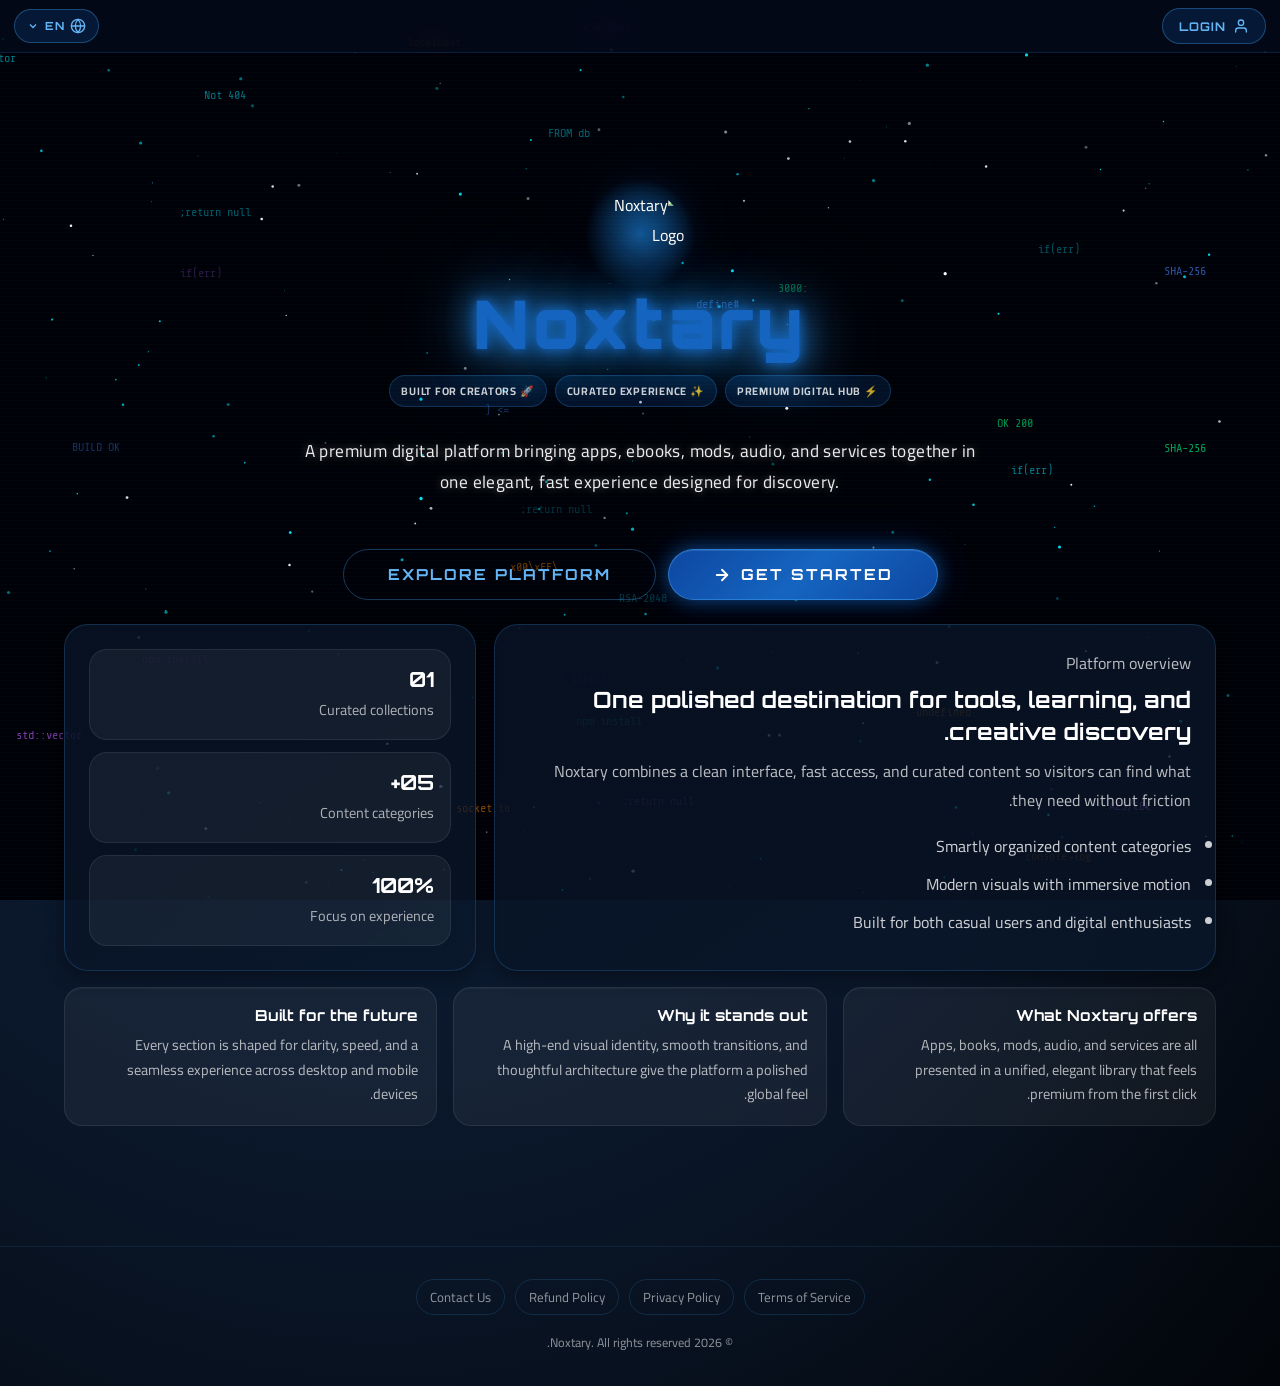
==== index.html @ 4fd008f9 "Add files via upload" ====
<!DOCTYPE html>
<html lang="en" dir="ltr">
<head>
    <meta charset="UTF-8">
    <meta name="viewport" content="width=device-width, initial-scale=1.0">
    <title>Noxtary - Home</title>
    <link rel="stylesheet" href="style.css">
    <link href="https://fonts.googleapis.com/css2?family=Orbitron:wght@700;900&family=Cairo:wght@400;600;700;800&display=swap" rel="stylesheet">

    <!-- Supabase JS & Welcome Gate Check -->
    <script src="https://cdn.jsdelivr.net/npm/@supabase/supabase-js@2"></script>
    <script>
    (function checkWelcomeGate() {
        const hasLoggedInBefore = localStorage.getItem('noxtary_has_logged_in') === 'true';

        if (!hasLoggedInBefore) {
            // Prevent content flash for new visitors
            document.documentElement.style.display = 'none';
            const SUPABASE_URL   = 'https://sbwfrigdhivipmmkzgag.supabase.co';
            const SUPABASE_ANON  = 'eyJhbGciOiJIUzI1NiIsInR5cCI6IkpXVCJ9.eyJpc3MiOiJzdXBhYmFzZSIsInJlZiI6InNid2ZyaWdkaGl2aXBtbWt6Z2FnIiwicm9sZSI6ImFub24iLCJpYXQiOjE3NzkyNzEzNzIsImV4cCI6MjA5NDg0NzM3Mn0.tKhZOKyOjBZkyh6lJ22A77xd2TPjns3vtNaM1W5pPO8';
            const client = window.supabase ? window.supabase.createClient(SUPABASE_URL, SUPABASE_ANON) : null;

            if (client) {
                client.auth.getSession().then(({ data: { session } }) => {
                    if (session && session.user) {
                        localStorage.setItem('noxtary_has_logged_in', 'true');
                        document.documentElement.style.display = '';
                    } else {
                        window.location.replace('/welcome.html');
                    }
                }).catch(() => {
                    window.location.replace('/welcome.html');
                });
            } else {
                window.location.replace('/welcome.html');
            }
        }
    })();
    </script>

    <style>
        /* ── Footer Styles ── */
        .site-footer {
            width: 100%;
            border-top: 1px solid rgba(66, 165, 245, 0.12);
            padding: 32px 24px;
            text-align: center;
            z-index: 1;
            position: relative;
            margin-top: 40px;
            box-sizing: border-box;
        }

        .footer-links {
            display: flex;
            justify-content: center;
            align-items: center;
            flex-wrap: wrap;
            gap: 8px 10px;
            margin-bottom: 16px;
        }

        .footer-links a {
            color: var(--text-muted, rgba(255, 255, 255, 0.55));
            text-decoration: none;
            font-size: 0.82rem;
            font-family: var(--font-body, 'Cairo', sans-serif);
            transition: color 0.25s ease, border-color 0.25s ease, background 0.25s ease;
            padding: 5px 13px;
            border-radius: 20px;
            border: 1px solid rgba(66,165,245,0.18);
            display: inline-block;
        }
        .footer-links a:hover {
            color: var(--blue-accent, #64b5f6);
            border-color: var(--blue-accent, #64b5f6);
            background: rgba(66,165,245,0.06);
        }
        body.theme-neo-light .footer-links a {
            color: #374151;
            border-color: rgba(0,0,0,0.12);
        }
        body.theme-neo-light .footer-links a:hover {
            color: #1d4ed8;
            border-color: #1d4ed8;
            background: rgba(37,99,235,0.05);
        }
        body.theme-neo-light .footer-copy {
            color: #6b7280;
        }

        .footer-copy {
            color: var(--text-muted, rgba(255, 255, 255, 0.55));
            font-size: 0.78rem;
            font-family: var(--font-body, 'Cairo', sans-serif);
        }
    </style>
</head>

<body class="home-page">

    <!-- ══ NAVBAR ══ -->
    <nav class="navbar">
        <div class="nav-left">
            <a href="/" class="back-home" title="Home">
                <svg width="22" height="22" viewBox="0 0 24 24" fill="none"
                     stroke="currentColor" stroke-width="2.5"
                     stroke-linecap="round" stroke-linejoin="round">
                    <path d="M19 12H5M12 19l-7-7 7-7"/>
                </svg>
            </a>
            <img src="https://i.ibb.co/Rpkk0N6g/1000105011.png" alt="Noxtary Logo" class="mini-logo">
        </div>

        <div class="search-container">
            <input type="text" id="searchInput" placeholder="Search apps, mods, books..." data-i18n-placeholder="search_placeholder">
            <svg class="search-icon" width="16" height="16" viewBox="0 0 24 24"
                 fill="none" stroke="currentColor" stroke-width="2.5">
                <circle cx="11" cy="11" r="8"/>
                <line x1="21" y1="21" x2="16.65" y2="16.65"/>
            </svg>
        </div>

        <div style="display: flex; gap: 10px; align-items: center;">
            <!-- AI Studio Link -->
            <a href="ai-studio.html"
               style="display:inline-flex;align-items:center;gap:6px;
                      background:rgba(21,101,192,0.22);color:var(--blue-accent);
                      border:1px solid rgba(66,165,245,0.4);padding:8px 14px;
                      border-radius:50px;font-family:var(--font-title,'Orbitron',sans-serif);
                      font-size:0.72rem;font-weight:700;letter-spacing:1px;
                      text-decoration:none;text-transform:uppercase;
                      white-space:nowrap;flex-shrink:0;transition:all 0.3s ease;">
                🧠 AI Studio
            </a>
            <!-- Theme Switcher (Instant Toggle) -->
            <div class="theme-wrapper">
                <button class="theme-btn-instant" id="themeBtn" title="Toggle theme" data-current="cyber-dark">
                    <svg width="18" height="18" viewBox="0 0 24 24" fill="none" stroke="currentColor" stroke-width="2" class="sun-icon">
                        <circle cx="12" cy="12" r="5"/>
                        <line x1="12" y1="1" x2="12" y2="3"/>
                        <line x1="12" y1="21" x2="12" y2="23"/>
                        <line x1="4.22" y1="4.22" x2="5.64" y2="5.64"/>
                        <line x1="18.36" y1="18.36" x2="19.78" y2="19.78"/>
                        <line x1="1" y1="12" x2="3" y2="12"/>
                        <line x1="21" y1="12" x2="23" y2="12"/>
                        <line x1="4.22" y1="19.78" x2="5.64" y2="18.36"/>
                        <line x1="18.36" y1="5.64" x2="19.78" y2="4.22"/>
                    </svg>
                    <svg width="18" height="18" viewBox="0 0 24 24" fill="none" stroke="currentColor" stroke-width="2" class="moon-icon">
                        <path d="M21 12.79A9 9 0 1 1 11.21 3 7 7 0 0 0 21 12.79z"/>
                    </svg>
                </button>
            </div>

            <!-- Translate -->
            <div class="translate-wrapper">
                <button class="translate-btn" id="translateBtn">
                    <svg width="16" height="16" viewBox="0 0 24 24" fill="none" stroke="currentColor" stroke-width="2" stroke-linecap="round" stroke-linejoin="round">
                        <circle cx="12" cy="12" r="10"/>
                        <line x1="2" y1="12" x2="22" y2="12"/>
                        <path d="M12 2a15.3 15.3 0 0 1 4 10 15.3 15.3 0 0 1-4 10 15.3 15.3 0 0 1-4-10 15.3 15.3 0 0 1 4-10z"/>
                    </svg>
                    <span id="currentLang">EN</span>
                    <svg class="chevron" width="12" height="12" viewBox="0 0 24 24" fill="none" stroke="currentColor" stroke-width="2.5">
                        <polyline points="6 9 12 15 18 9"/>
                    </svg>
                </button>
                <div class="lang-dropdown" id="langDropdown">
                    <button class="lang-option active" data-lang="EN" data-label="English">🇬🇧 English</button>
                    <button class="lang-option" data-lang="AR" data-label="العربية">🇸🇦 العربية</button>
                </div>
            </div>

            <a href="#" class="login-btn" id="loginBtn">
                <svg width="14" height="14" viewBox="0 0 24 24" fill="none"
                     stroke="currentColor" stroke-width="2.5"
                     stroke-linecap="round" stroke-linejoin="round">
                    <path d="M20 21v-2a4 4 0 0 0-4-4H8a4 4 0 0 0-4 4v2"/>
                    <circle cx="12" cy="7" r="4"/>
                </svg>
                <span data-i18n="login">Login</span>
            </a>
        </div>
    </nav>

    <div id="userDropdown" class="user-dropdown" aria-label="User actions">
        <button class="user-dropdown-item" id="logoutBtn" type="button">
            <svg width="14" height="14" viewBox="0 0 24 24" fill="none" stroke="currentColor" stroke-width="2" stroke-linecap="round" stroke-linejoin="round">
                <path d="M9 21H5a2 2 0 0 1-2-2V5a2 2 0 0 1 2-2h4"/>
                <polyline points="16 17 21 12 16 7"/>
                <line x1="21" y1="12" x2="9" y2="12"/>
            </svg>
            <span data-i18n="logout">تسجيل الخروج / Logout</span>
        </button>
    </div>

    <!-- ══ MAIN CONTENT ══ -->
    <div class="content-wrapper">
        <!-- Tabs -->
        <div class="tabs-container">
            <button class="tab-btn active" data-filter="all" data-i18n="tab_all">All</button>
            <button class="tab-btn" data-filter="apps" data-i18n="tab_apps">Apps</button>
            <button class="tab-btn" data-filter="books_articles" data-i18n="tab_books_articles">Books &amp; Articles</button>
            <button class="tab-btn" data-filter="mods" data-i18n="tab_mods">Mods</button>
            <button class="tab-btn" data-filter="audio" data-i18n="tab_audio">Audio</button>
            <button class="tab-btn" data-filter="services" data-i18n="tab_services">Services</button>
            <button class="tab-btn" data-filter="templates" data-i18n="tab_templates">Templates</button>
        </div>

        <!-- Cards Grid — populated by script.js renderItems() -->
        <div class="items-grid" id="itemsGrid"></div>
    </div>


    <!-- ══ FOOTER ══ -->
    <footer class="site-footer">
        <div class="footer-links">
            <a href="terms.html" data-i18n="terms_of_service">Terms of Service</a>
            <a href="privacy.html" data-i18n="privacy_policy">Privacy Policy</a>
            <a href="refund.html" data-i18n="refund_policy">Refund Policy</a>
            <a href="mailto:Noxtary.contact@gmail.com" data-i18n="contact_us">Contact Us</a>
        </div>
        <p class="footer-copy" data-i18n="all_rights_reserved">© 2026 Noxtary. All rights reserved.</p>
    </footer>

    <!-- Login Modal overlay -->
    <div class="modal-overlay" id="loginModal">
        <div class="cyber-modal">
            <button class="modal-close" id="modalClose">&times;</button>
            <h2 class="modal-title" data-i18n="login_title">Cyber Authenticate</h2>
            <button class="cyber-btn" id="googleSignInBtn" type="button" style="display:flex; align-items:center; justify-content:center; gap:10px;">
                <svg width="18" height="18" viewBox="0 0 24 24">
                    <path fill="#4285F4" d="M22.56 12.25c0-.78-.07-1.53-.2-2.25H12v4.26h5.92c-.26 1.37-1.04 2.53-2.21 3.31v2.77h3.57c2.08-1.92 3.28-4.74 3.28-8.09z"/>
                    <path fill="#34A853" d="M12 23c2.97 0 5.46-.98 7.28-2.66l-3.57-2.77c-.98.66-2.23 1.06-3.71 1.06-2.86 0-5.29-1.93-6.16-4.53H2.18v2.84C3.99 20.53 7.7 23 12 23z"/>
                    <path fill="#FBBC05" d="M5.84 14.09c-.22-.66-.35-1.36-.35-2.09s.13-1.43.35-2.09V7.07H2.18C1.43 8.55 1 10.22 1 12s.43 3.45 1.18 4.93l2.85-2.22.81-.62z"/>
                    <path fill="#EA4335" d="M12 5.38c1.62 0 3.06.56 4.21 1.64l3.15-3.15C17.45 2.09 14.97 1 12 1 7.7 1 3.99 3.47 2.18 7.07l3.66 2.84c.87-2.6 3.3-4.53 6.16-4.53z"/>
                </svg>
                <span data-i18n="sign_in_google">Sign in with Google</span>
            </button>
            <div class="modal-footer">
                <span data-i18n="no_account">New operator?</span> <a href="#" data-i18n="contact_admin">Contact admin</a>
            </div>
        </div>
    </div>

    <script src="script.js"></script>
</body>
</html>
---- style.css ----
/* =====================================================
   NOXTARY — style.css  (Design System v4)
   Mobile-fixed buttons | Books+Articles merged | Services
   ===================================================== */

*, *::before, *::after {
    box-sizing: border-box;
    margin: 0;
    padding: 0;
}

:root {
    --card-radius:     16px;
    --card-hover-lift: translateY(-6px);
    --card-transition: all 0.32s cubic-bezier(0.175,0.885,0.32,1.275);
    --font-title:      'Orbitron', sans-serif;
    --font-body:       'Cairo', 'Segoe UI', sans-serif;
    --gap:             22px;
}

:root, body.theme-cyber-dark {
    --blue-dark:   #060c1e;
    --blue-mid:    #0a1832;
    --bg-deep:     #020407;
    --blue-glow:   #1565c0;
    --blue-bright: #1976d2;
    --blue-shine:  #42a5f5;
    --blue-accent: #64b5f6;
    --white-glow:  rgba(255,255,255,0.92);
    --nav-bg:      rgba(4, 10, 24, 0.78);
    --card-bg:         rgba(8, 18, 36, 0.82);
    --card-border:     rgba(100,181,246,0.08);
    --card-shadow:     0 4px 24px rgba(0,0,0,0.55);
    --text-color:      #e8eaf6;
    --text-muted:      rgba(232,234,246,0.55);
    --logo-glow:       rgba(30,136,229,0.55);
}

body.theme-neon-purple {
    --blue-dark:   #0e061c;
    --blue-mid:    #1c0f35;
    --bg-deep:     #050209;
    --blue-glow:   #6d28d9;
    --blue-bright: #7c3aed;
    --blue-shine:  #8b5cf6;
    --blue-accent: #a78bfa;
    --white-glow:  rgba(255,255,255,0.92);
    --nav-bg:      rgba(14, 6, 28, 0.72);
    --card-bg:         rgba(24, 12, 44, 0.78);
    --card-border:     rgba(255,255,255,0.06);
    --card-shadow:     0 4px 20px rgba(0,0,0,0.5);
    --text-color:      #f3e8ff;
    --text-muted:      rgba(243,232,255,0.55);
    --logo-glow:       rgba(124,58,237,0.55);
}

body.theme-emerald-green {
    --blue-dark:   #020804;
    --blue-mid:    #051c0e;
    --bg-deep:     #000301;
    --blue-glow:   #047857;
    --blue-bright: #059669;
    --blue-shine:  #10b981;
    --blue-accent: #34d399;
    --white-glow:  rgba(255,255,255,0.92);
    --nav-bg:      rgba(2, 8, 4, 0.72);
    --card-bg:         rgba(4, 24, 12, 0.78);
    --card-border:     rgba(255,255,255,0.06);
    --card-shadow:     0 4px 20px rgba(0,0,0,0.5);
    --text-color:      #ecfdf5;
    --text-muted:      rgba(236,253,245,0.55);
    --logo-glow:       rgba(5,150,105,0.55);
}

body.theme-sunset-orange {
    --blue-dark:   #0e0804;
    --blue-mid:    #241207;
    --bg-deep:     #050301;
    --blue-glow:   #b45309;
    --blue-bright: #d97706;
    --blue-shine:  #f59e0b;
    --blue-accent: #fbbf24;
    --white-glow:  rgba(255,255,255,0.92);
    --nav-bg:      rgba(14, 8, 4, 0.72);
    --card-bg:         rgba(30, 16, 8, 0.78);
    --card-border:     rgba(255,255,255,0.06);
    --card-shadow:     0 4px 20px rgba(0,0,0,0.5);
    --text-color:      #fffbeb;
    --text-muted:      rgba(255,251,235,0.55);
    --logo-glow:       rgba(217,119,6,0.55);
}

body.theme-neo-light {
    --blue-dark:   #f9fafb;
    --blue-mid:    #f3f4f6;
    --bg-deep:     #e5e7eb;
    --blue-glow:   #3b82f6;
    --blue-bright: #2563eb;
    --blue-shine:  #1d4ed8;
    --blue-accent: #1e40af;
    --white-glow:  rgba(17,24,39,0.92);
    --nav-bg:      rgba(243, 244, 246, 0.82);
    --card-bg:         rgba(255, 255, 255, 0.85);
    --card-border:     rgba(0, 0, 0, 0.08);
    --card-shadow:     0 8px 30px rgba(0, 0, 0, 0.06);
    --text-color:      #111827;
    --text-muted:      rgba(17, 24, 39, 0.65);
    --logo-glow:       rgba(37,99,235,0.35);
}

/* =====================================================
   BASE
   ===================================================== */
html {
    /* clip: visually hides overflow WITHOUT creating a scroll container.
       This is the key fix that lets position:sticky work on descendants
       while still preventing horizontal page overflow. */
    overflow-x: clip;
    overflow-y: auto;
    min-height: 100vh;
    width: 100%;
    max-width: 100vw;
}

body {
    background: radial-gradient(ellipse at 30% 20%, var(--blue-mid) 0%, var(--blue-dark) 60%, var(--bg-deep) 100%);
    color: var(--text-color);
    font-family: var(--font-body);
    margin: 0;
    /* clip instead of hidden — see html note above */
    overflow-x: clip;
    overflow-y: auto;
    min-height: 100vh;
    width: 100%;
    max-width: 100vw;
    display: flex;
    flex-direction: column;
    align-items: center;
    justify-content: center;
    transition: background 0.5s ease, color 0.5s ease;
}

/* FIXED — السبب الجذري: يضمن أن أي عنصر (نافبار، كارت، حاوية)
   لا يمكنه أبداً أن يتجاوز عرض الشاشة المرئي، بدل الاعتماد
   فقط على overflow-x:hidden الذي يقصّ المحتوى بصرياً بدون حل المشكلة */
.navbar,
.content-wrapper,
.items-grid,
.nc-unified,
.nc-card,
.nc-mod,
.nc-service,
.pd-wrapper {
    max-width: 100%;
    box-sizing: border-box;
}

/* =====================================================
   NAVBAR
   ===================================================== */
.navbar {
    position: fixed;
    top: 0; left: 0; right: 0;
    width: 100%;
    z-index: 100;
    display: flex;
    align-items: center;
    justify-content: space-between;
    gap: 8px;
    flex-wrap: wrap;
    padding: 8px 14px;
    background: var(--nav-bg);
    backdrop-filter: blur(18px);
    -webkit-backdrop-filter: blur(18px);
    border-bottom: 1px solid rgba(30,136,229,0.18);
    box-sizing: border-box;
    overflow: visible;
    /* Smooth hide/show on scroll */
    transition: transform 0.35s cubic-bezier(0.4, 0, 0.2, 1),
                opacity 0.35s ease,
                box-shadow 0.35s ease;
}

/* Navbar hidden state — slides up out of view */
.navbar--hidden {
    transform: translateY(-110%);
    opacity: 0;
    pointer-events: none;
    box-shadow: none;
}

.nav-left {
    display: flex;
    align-items: center;
    gap: 12px;
    flex-shrink: 0;
}
.mini-logo  { width: 35px; height: 35px; flex-shrink: 0; }
.back-home  { color: var(--blue-accent); display: flex; align-items: center; flex-shrink: 0; }

.login-btn {
    display: flex;
    align-items: center;
    gap: 7px;
    background: rgba(21,101,192,0.18);
    color: var(--blue-accent);
    border: 1px solid rgba(66,165,245,0.35);
    padding: 8px 16px;
    border-radius: 50px;
    font-family: var(--font-title);
    font-size: 0.75rem;
    font-weight: 700;
    letter-spacing: 1px;
    text-decoration: none;
    cursor: pointer;
    transition: all 0.3s ease;
    text-transform: uppercase;
    flex-shrink: 0;
    white-space: nowrap;
    /* For avatar state — auto-adjusts */
    min-width: 36px;
    min-height: 36px;
}
.login-btn:hover {
    background: rgba(21,101,192,0.4);
    border-color: var(--blue-shine);
    color: #fff;
    box-shadow: 0 0 18px rgba(66,165,245,0.45);
    transform: translateY(-1px);
}

.translate-wrapper { position: relative; flex-shrink: 0; }
.translate-btn {
    display: flex;
    align-items: center;
    gap: 6px;
    background: rgba(21,101,192,0.18);
    color: var(--blue-accent);
    border: 1px solid rgba(66,165,245,0.35);
    padding: 8px 12px;
    border-radius: 50px;
    font-family: var(--font-title);
    font-size: 0.7rem;
    font-weight: 700;
    letter-spacing: 0.5px;
    cursor: pointer;
    transition: all 0.3s ease;
    text-transform: uppercase;
    flex-shrink: 0;
    white-space: nowrap;
}
.translate-btn:hover {
    background: rgba(21,101,192,0.4);
    border-color: var(--blue-shine);
    color: #fff;
    box-shadow: 0 0 18px rgba(66,165,245,0.45);
}
.translate-btn .chevron { transition: transform 0.3s ease; }
.translate-btn.open .chevron { transform: rotate(180deg); }

.lang-dropdown {
    position: absolute;
    top: 100%;
    right: 0;
    margin-top: 4px;
    background: rgba(6,14,32,0.97);
    border: 1px solid rgba(66,165,245,0.3);
    border-radius: 10px;
    padding: 6px;
    min-width: 120px;
    display: none;
    flex-direction: column;
    gap: 2px;
    box-shadow: 0 10px 30px rgba(0,0,0,0.6), 0 0 20px rgba(21,101,192,0.2);
    backdrop-filter: blur(20px);
    z-index: 200;
    animation: dropDown 0.2s ease;
}
.lang-dropdown.show { display: flex; }

[dir="rtl"] .lang-dropdown {
    right: auto;
    left: 0;
}

@media (min-width: 769px) {
    .translate-wrapper:hover .lang-dropdown {
        display: flex;
    }
}

@keyframes dropDown {
    from { opacity: 0; transform: translateY(-8px); }
    to   { opacity: 1; transform: translateY(0); }
}

.lang-option {
    background: transparent;
    border: none;
    color: rgba(255,255,255,0.75);
    padding: 9px 14px;
    border-radius: 9px;
    font-size: 0.88rem;
    font-family: var(--font-body);
    text-align: left;
    cursor: pointer;
    transition: all 0.2s ease;
    display: flex;
    align-items: center;
    gap: 8px;
}
.lang-option:hover, .lang-option.active {
    background: rgba(21,101,192,0.3);
    color: #fff;
}

/* =====================================================
   INDEX PAGE
   ===================================================== */
.container {
    padding: 40px 24px;
    z-index: 1;
    display: flex;
    flex-direction: column;
    align-items: center;
    gap: 0;
    margin-top: 70px;
}

.brand-header {
    display: flex;
    align-items: center;
    justify-content: center;
    gap: 20px;
    margin-bottom: 28px;
    flex-wrap: nowrap;
}

.logo-glow-wrapper {
    position: relative;
    display: flex;
    align-items: center;
    justify-content: center;
}
.logo-glow-wrapper::before {
    content: '';
    position: absolute;
    inset: -6px;
    border-radius: 50%;
    background: radial-gradient(circle, rgba(30,136,229,0.55) 0%, transparent 70%);
    animation: logoPulse 2.8s ease-in-out infinite;
    z-index: 0;
}

.brand-logo {
    width: 70px; height: 70px;
    object-fit: contain;
    border-radius: 50%;
    position: relative;
    z-index: 1;
    filter: drop-shadow(0 0 12px rgba(30,136,229,0.9))
            drop-shadow(0 0 28px rgba(21,101,192,0.6))
            brightness(1.15);
    animation: logoGlow 2.8s ease-in-out infinite;
}

@keyframes logoPulse {
    0%,100% { opacity:0.7; transform:scale(1); }
    50%     { opacity:1;   transform:scale(1.1); }
}
@keyframes logoGlow {
    0%,100% {
        filter: drop-shadow(0 0 10px rgba(30,136,229,0.8))
                drop-shadow(0 0 22px rgba(21,101,192,0.5))
                brightness(1.1);
    }
    50% {
        filter: drop-shadow(0 0 22px rgba(66,165,245,1))
                drop-shadow(0 0 44px rgba(30,136,229,0.8))
                brightness(1.25);
    }
}

.brand-title {
    font-family: var(--font-title);
    font-size: 3.8rem;
    font-weight: 900;
    color: #1565c0;
    letter-spacing: 4px;
    line-height: 1;
    text-shadow:
        0 0 10px rgba(21,101,192,1),
        0 0 25px rgba(30,136,229,0.9),
        0 0 55px rgba(66,165,245,0.7),
        0 0 90px rgba(100,181,246,0.4);
    animation: titleGlow 2.8s ease-in-out infinite;
    white-space: nowrap;
}
@keyframes titleGlow {
    0%,100% {
        text-shadow: 0 0 10px rgba(21,101,192,1),0 0 25px rgba(30,136,229,0.9),
                     0 0 55px rgba(66,165,245,0.7),0 0 90px rgba(100,181,246,0.4);
    }
    50% {
        text-shadow: 0 0 18px rgba(21,101,192,1),0 0 40px rgba(30,136,229,1),
                     0 0 80px rgba(66,165,245,0.9),0 0 120px rgba(100,181,246,0.6);
        color: #1e88e5;
    }
}

.tagline {
    font-size: 1.08rem;
    color: var(--white-glow);
    letter-spacing: 0.4px;
    line-height: 1.8;
    max-width: 680px;
    margin: 0 auto 36px;
    text-shadow: 0 0 8px rgba(255,255,255,0.35), 0 0 20px rgba(255,255,255,0.18);
    font-weight: 400;
    direction: ltr;
    text-align: center;
}

.btn {
    display: inline-flex;
    align-items: center;
    gap: 10px;
    background: linear-gradient(135deg, #0d47a1 0%, #1565c0 50%, #0d47a1 100%);
    color: #fff;
    padding: 15px 44px;
    text-decoration: none;
    border-radius: 50px;
    font-family: var(--font-title);
    font-weight: 700;
    font-size: 0.95rem;
    letter-spacing: 2px;
    text-transform: uppercase;
    transition: all 0.35s ease;
    border: 1px solid rgba(66,165,245,0.5);
    box-shadow: 0 0 18px rgba(21,101,192,0.6), 0 0 40px rgba(13,71,161,0.35),
                inset 0 1px 0 rgba(255,255,255,0.1);
    position: relative;
    overflow: hidden;
}
.btn::before {
    content: '';
    position: absolute;
    top: 0; left: -100%;
    width: 100%; height: 100%;
    background: linear-gradient(90deg, transparent, rgba(255,255,255,0.12), transparent);
    transition: left 0.5s ease;
}
.btn:hover::before { left: 100%; }
.btn:hover {
    background: linear-gradient(135deg, #1565c0 0%, #1e88e5 50%, #1565c0 100%);
    box-shadow: 0 0 28px rgba(30,136,229,0.85), 0 0 60px rgba(21,101,192,0.55),
                inset 0 1px 0 rgba(255,255,255,0.15);
    transform: translateY(-3px) scale(1.03);
    border-color: rgba(100,181,246,0.8);
}
.btn:active { transform: translateY(-1px) scale(1.01); }

/* =====================================================
   LANDING PAGE ENHANCEMENTS
   ===================================================== */
.container {
    width: 100%;
    max-width: 1200px;
    padding: 120px 24px 80px;
    z-index: 1;
}

.hero-shell {
    width: 100%;
    display: flex;
    flex-direction: column;
    align-items: center;
    gap: 16px;
    animation: fadeUp 0.8s ease both;
}

.brand-header-centered {
    display: flex;
    flex-direction: column;
    align-items: center;
    gap: 12px;
    margin-bottom: 12px;
}

.logo-glow-wrapper-hero {
    position: relative;
    display: flex;
    align-items: center;
    justify-content: center;
}
.logo-glow-wrapper-hero::before {
    content: '';
    position: absolute;
    inset: -12px;
    border-radius: 50%;
    background: radial-gradient(circle, rgba(30,136,229,0.6) 0%, transparent 70%);
    animation: logoPulse 2.8s ease-in-out infinite;
    z-index: 0;
}

.brand-logo-hero {
    width: 88px; height: 88px;
    object-fit: contain;
    border-radius: 50%;
    position: relative;
    z-index: 1;
    filter: drop-shadow(0 0 16px rgba(30,136,229,1))
            drop-shadow(0 0 32px rgba(21,101,192,0.75))
            brightness(1.2);
    animation: logoGlow 2.8s ease-in-out infinite;
}

.brand-title-hero {
    font-family: var(--font-title);
    font-size: 4.2rem;
    font-weight: 900;
    color: #1565c0;
    letter-spacing: 4px;
    line-height: 1;
    text-shadow:
        0 0 12px rgba(21,101,192,1),
        0 0 30px rgba(30,136,229,0.95),
        0 0 60px rgba(66,165,245,0.8),
        0 0 100px rgba(100,181,246,0.5);
    animation: titleGlow 2.8s ease-in-out infinite;
    white-space: nowrap;
    text-align: center;
}

.hero-badges-subtitle {
    display: flex;
    gap: 8px;
    flex-wrap: wrap;
    justify-content: center;
    margin-top: 6px;
}

.hero-pill-subtitle {
    display: inline-flex;
    align-items: center;
    gap: 4px;
    padding: 5px 11px;
    border-radius: 999px;
    background: rgba(21,101,192,0.16);
    border: 1px solid rgba(66,165,245,0.24);
    color: rgba(255,255,255,0.8);
    font-size: 0.68rem;
    font-weight: 700;
    letter-spacing: 0.07em;
    text-transform: uppercase;
    backdrop-filter: blur(6px);
}

.hero-cta-group {
    display: flex;
    align-items: center;
    justify-content: center;
    gap: 12px;
    flex-wrap: wrap;
}

.btn--ghost {
    background: transparent;
    color: var(--blue-accent);
    border: 1px solid rgba(66,165,245,0.35);
    box-shadow: none;
}

.btn--ghost:hover {
    background: rgba(66,165,245,0.12);
    color: #fff;
}

.hero-intro-grid {
    width: 100%;
    display: grid;
    grid-template-columns: 1.4fr 0.8fr;
    gap: 18px;
    margin-top: 8px;
}

.hero-panel {
    background: linear-gradient(145deg, rgba(8,18,36,0.9), rgba(10,24,44,0.72));
    border: 1px solid rgba(66,165,245,0.2);
    border-radius: 24px;
    padding: 24px;
    box-shadow: var(--card-shadow);
    backdrop-filter: blur(16px);
}

.hero-panel--main h2 {
    font-family: var(--font-title);
    font-size: 1.4rem;
    color: #fff;
    margin: 6px 0 10px;
    line-height: 1.4;
}

.hero-panel--main p {
    color: rgba(255,255,255,0.72);
    line-height: 1.8;
}

.feature-list {
    display: grid;
    gap: 8px;
    margin-top: 16px;
    padding-left: 18px;
    color: var(--blue-accent);
}

.feature-list li {
    color: rgba(255,255,255,0.8);
}

.hero-panel--stats {
    display: grid;
    gap: 12px;
}

.stat-card {
    padding: 16px;
    border-radius: 18px;
    background: rgba(255,255,255,0.05);
    border: 1px solid rgba(255,255,255,0.08);
    display: flex;
    flex-direction: column;
    gap: 4px;
}

.stat-card strong {
    font-family: var(--font-title);
    font-size: 1.3rem;
    color: #fff;
}

.stat-card span {
    color: rgba(255,255,255,0.65);
    font-size: 0.9rem;
}

.info-grid {
    width: 100%;
    display: grid;
    grid-template-columns: repeat(3, minmax(0, 1fr));
    gap: 16px;
}

.feature-card {
    background: rgba(255,255,255,0.05);
    border: 1px solid rgba(255,255,255,0.08);
    border-radius: 18px;
    padding: 18px;
    box-shadow: inset 0 1px 0 rgba(255,255,255,0.04);
}

.feature-card h3 {
    font-family: var(--font-title);
    font-size: 0.95rem;
    margin-bottom: 8px;
    color: #fff;
}

.feature-card p {
    color: rgba(255,255,255,0.68);
    line-height: 1.7;
    font-size: 0.9rem;
}

.catalog-hero {
    display: flex;
    justify-content: space-between;
    align-items: center;
    gap: 16px;
    padding: 16px 18px;
    margin-bottom: 20px;
    border-radius: 18px;
    background: linear-gradient(135deg, rgba(21,101,192,0.12), rgba(255,255,255,0.03));
    border: 1px solid rgba(66,165,245,0.14);
    box-shadow: 0 4px 12px rgba(0,0,0,0.2);
}

.catalog-hero h2 {
    font-family: var(--font-title);
    font-size: 1rem;
    color: #fff;
    margin: 4px 0 6px;
}

.catalog-hero p {
    color: rgba(255,255,255,0.7);
    line-height: 1.6;
    max-width: 500px;
    font-size: 0.9rem;
}

.catalog-hero__chips {
    display: flex;
    gap: 8px;
    flex-wrap: wrap;
    justify-content: flex-end;
}

@keyframes fadeUp {
    from { opacity: 0; transform: translateY(18px); }
    to { opacity: 1; transform: translateY(0); }
}

/* =====================================================
   HOME PAGE
   ===================================================== */
.home-page {
    justify-content: flex-start;
}

.content-wrapper {
    width: 100%;
    max-width: 1200px;
    padding: 84px 20px 60px;
    z-index: 2;
    margin: 0 auto;
    box-sizing: border-box;
}


/* Search */
.search-container {
    position: relative;
    flex: 1 1 auto;
    min-width: 0;
    max-width: 380px;
}
.search-container input {
    width: 100%;
    background: rgba(255,255,255,0.05);
    border: 1px solid rgba(66,165,245,0.2);
    padding: 8px 40px 8px 15px;
    border-radius: 50px;
    color: #fff;
    outline: none;
    transition: 0.3s;
    font-family: var(--font-body);
}
.search-container input:focus {
    border-color: var(--blue-shine);
    background: rgba(255,255,255,0.1);
    box-shadow: 0 0 10px rgba(66,165,245,0.3);
}
.search-icon {
    position: absolute;
    right: 15px; top: 50%;
    transform: translateY(-50%);
    color: var(--blue-accent);
}

/* Coming Soon */
.coming-soon-card {
    grid-column: 1 / -1;
    padding: 40px;
    border: 2px dashed rgba(66,165,245,0.2);
    border-radius: 20px;
    color: var(--blue-accent);
    font-family: var(--font-title);
    font-size: 1.05rem;
    opacity: 0.6;
    text-align: center;
}

/* =====================================================
   GRID LAYOUTS — حسب القسم
   ===================================================== */
.items-grid {
    display: grid;
    grid-template-columns: repeat(auto-fill, minmax(260px, 1fr));
    gap: var(--gap);
    width: 100%;
}

/* All — شبكة متجاوبة متعددة الأعمدة */
.items-grid--unified {
    grid-template-columns: repeat(auto-fill, minmax(200px, 1fr));
    gap: 18px;
}

/* Apps — أعمدة قياسية (لا تتغير) */
.items-grid--apps {
    grid-template-columns: repeat(auto-fill, minmax(260px, 1fr));
}

/* Mods & Services — شبكة متجاوبة (أصبحت عمودية الآن) */
.items-grid--list {
    grid-template-columns: repeat(auto-fill, minmax(220px, 1fr));
    gap: 18px;
}

/* Audio — أعمدة متوسطة */
.items-grid--covers {
    grid-template-columns: repeat(auto-fill, minmax(200px, 1fr));
    gap: 18px;
}

/* Books & Articles — أعمدة متوسطة */
.items-grid--ba {
    grid-template-columns: repeat(auto-fill, minmax(220px, 1fr));
    gap: 18px;
}

/* Responsive: تابلت */
@media (max-width: 768px) {
    .items-grid--unified,
    .items-grid--list,
    .items-grid--covers,
    .items-grid--ba {
        grid-template-columns: repeat(auto-fill, minmax(160px, 1fr));
        gap: 14px;
    }
}

/* Responsive: موبايل ضيق */
@media (max-width: 480px) {
    .items-grid--unified,
    .items-grid--list,
    .items-grid--covers {
        grid-template-columns: repeat(2, 1fr);
        gap: 12px;
    }
    .items-grid--ba {
        grid-template-columns: 1fr;
        gap: 12px;
    }
}

/* =====================================================
   DESIGN TOKENS — مشتركة
   ===================================================== */
.nc-badge {
    display: inline-flex;
    align-items: center;
    gap: 4px;
    padding: 3px 10px;
    border-radius: 20px;
    font-size: 0.62rem;
    font-weight: 900;
    letter-spacing: 0.13em;
    text-transform: uppercase;
    font-family: var(--font-title);
    background: color-mix(in srgb, var(--type-color) 12%, transparent);
    color: var(--type-color);
    border: 1px solid color-mix(in srgb, var(--type-color) 30%, transparent);
    width: fit-content;
    white-space: nowrap;
}

.nc-meta-chip {
    display: inline-block;
    padding: 2px 10px;
    border-radius: 20px;
    font-size: 0.66rem;
    font-weight: 600;
    background: rgba(255,255,255,0.06);
    color: rgba(255,255,255,0.50);
    border: 1px solid rgba(255,255,255,0.08);
    white-space: nowrap;
}

/* ── Card base — flex column لضمان الزر دائماً مرئياً ── */
.nc-card {
    background: var(--card-bg);
    border: 1px solid var(--card-border);
    border-radius: var(--card-radius);
    box-shadow: var(--card-shadow);
    backdrop-filter: blur(10px);
    transition: var(--card-transition);
    position: relative;
    overflow: hidden;
    display: flex;
    flex-direction: column;
    height: 100%;
}
.nc-card::before {
    content: '';
    position: absolute;
    inset: 0;
    background: linear-gradient(135deg, rgba(255,255,255,0.03), transparent);
    opacity: 0;
    transition: opacity 0.3s;
    pointer-events: none;
}
.nc-card:hover { transform: var(--card-hover-lift); }
.nc-card:hover::before { opacity: 1; }

.nc-card__title {
    font-family: var(--font-title);
    font-size: 0.92rem;
    font-weight: 700;
    color: #fff;
    margin: 0;
    line-height: 1.3;
    letter-spacing: 0.2px;
    /* FIXED: السبب الجذري — عنوان طويل بدون مسافات كان يفرض
       اتساع الكارت كله أفقياً ويدفع الزر خارج الشاشة */
    word-break: break-word;
    overflow-wrap: break-word;
    min-width: 0;
}
.nc-card__desc {
    font-size: 0.79rem;
    color: rgba(255,255,255,0.55);
    margin: 0;
    display: -webkit-box;
    -webkit-line-clamp: 2;
    -webkit-box-orient: vertical;
    overflow: hidden;
    line-height: 1.5;
    word-break: break-word;
    overflow-wrap: break-word;
    min-width: 0;
}

/* ── الأهم: الأزرار دائماً ظاهرة، أبداً لا تُقطع ── */
.nc-card__actions {
    display: flex;
    gap: 8px;
    flex-wrap: wrap;
    margin-top: auto;        /* يدفع الزر للأسفل دائماً */
    padding-top: 10px;
    width: 100%;
}

.nc-btn {
    display: inline-flex;
    align-items: center;
    justify-content: center;
    gap: 6px;
    padding: 10px 18px;
    border-radius: 10px;
    font-size: 0.78rem;
    font-weight: 700;
    letter-spacing: 0.04em;
    text-transform: uppercase;
    cursor: pointer;
    border: none;
    transition: transform 0.15s ease, box-shadow 0.2s ease;
    position: relative;
    z-index: 10;
    white-space: nowrap;
    font-family: var(--font-title);
    /* FIXED: الزر يتمدد/يتقلص مع الكارت بدل أن يبقى بحجم ثابت */
    flex-shrink: 1;
    flex-grow: 0;
    min-width: 0;
    max-width: 100%;
    box-sizing: border-box;
}
/* زر بعرض كامل — يتمدد دائماً مع عرض الكارت على كل الشاشات */
.nc-btn--full {
    width: 100%;
    flex: 1 1 100%;
    box-sizing: border-box;
}
.nc-btn--primary {
    background: linear-gradient(135deg,
        var(--type-color) 0%,
        color-mix(in srgb, var(--type-color) 70%, #000) 100%);
    color: #000;
    box-shadow: 0 0 10px color-mix(in srgb, var(--type-color) 40%, transparent);
}
.nc-btn--primary:hover {
    transform: translateY(-2px);
    box-shadow: 0 0 18px color-mix(in srgb, var(--type-color) 65%, transparent);
}
.nc-btn--outline {
    background: transparent;
    color: var(--type-color);
    border: 1.5px solid color-mix(in srgb, var(--type-color) 50%, transparent);
    box-shadow: none;
}
.nc-btn--outline:hover {
    background: color-mix(in srgb, var(--type-color) 12%, transparent);
    transform: translateY(-2px);
}

/* =====================================================
   UNIFIED CARD — قسم All (تصميم جديد: عمودي + صورة كبيرة)
   ===================================================== */
.nc-unified {
    display: flex;
    flex-direction: column;
    gap: 0;
    padding: 0;
    background: var(--card-bg);
    border: 1px solid var(--card-border);
    border-radius: var(--card-radius);
    box-shadow: var(--card-shadow);
    backdrop-filter: blur(10px);
    -webkit-backdrop-filter: blur(10px);
    transition: var(--card-transition);
    position: relative;
    width: 100%;
    box-sizing: border-box;
    overflow: hidden;
    height: 100%;
}
.nc-unified:hover {
    transform: translateY(-6px);
    border-color: var(--blue-shine);
    box-shadow: 0 16px 40px rgba(0,0,0,0.6),
                0 0 22px color-mix(in srgb, var(--type-color) 28%, transparent),
                0 0 0 1px color-mix(in srgb, var(--type-color) 35%, transparent);
}
.nc-unified:hover .nc-unified__img {
    transform: scale(1.05);
}

/* ── عنوان المنتج في الأعلى ── */
.nc-unified__title {
    font-family: var(--font-title);
    font-size: 0.82rem;
    font-weight: 700;
    color: var(--text-color, #fff);
    margin: 0;
    line-height: 1.3;
    word-break: break-word;
    overflow-wrap: break-word;
    padding: 12px 12px 8px;
    /* اقتطاع العناوين الطويلة جداً في سطرين */
    display: -webkit-box;
    -webkit-line-clamp: 2;
    -webkit-box-orient: vertical;
    overflow: hidden;
}

/* ── حاوية الصورة الكبيرة ── */
.nc-unified__img-wrap {
    position: relative;
    width: 100%;
    aspect-ratio: 4/3;
    overflow: hidden;
    flex-shrink: 0;
    background: rgba(0,0,0,0.2);
}
.nc-unified__img {
    width: 100%;
    height: 100%;
    object-fit: cover;
    display: block;
    transition: transform 0.4s ease;
}

/* ── شارة النوع فوق الصورة ── */
.nc-unified__type-chip {
    position: absolute;
    top: 8px;
    left: 8px;
    display: inline-flex;
    align-items: center;
    gap: 4px;
    padding: 3px 9px;
    border-radius: 999px;
    background: rgba(0,0,0,0.65);
    color: var(--type-color);
    font-size: 0.60rem;
    font-weight: 800;
    letter-spacing: 0.12em;
    text-transform: uppercase;
    border: 1px solid color-mix(in srgb, var(--type-color) 45%, transparent);
    backdrop-filter: blur(6px);
    -webkit-backdrop-filter: blur(6px);
}

/* ── تقييم النجوم (بطاقة All) ── */
.nc-unified__rating {
    display: flex;
    align-items: center;
    gap: 5px;
    padding: 6px 12px 2px;
    flex-wrap: wrap;
}
.nc-unified__stars {
    color: #facc15;
    font-size: 0.78rem;
    letter-spacing: 1px;
    line-height: 1;
}
.nc-unified__rating-val {
    font-family: var(--font-title);
    font-size: 0.70rem;
    font-weight: 700;
    color: #facc15;
}
.nc-unified__rating-count {
    font-size: 0.66rem;
    color: var(--text-muted, rgba(255,255,255,0.5));
}

/* ── الزر في الأسفل ── */
.nc-unified__btn {
    width: calc(100% - 24px);
    box-sizing: border-box;
    margin: 8px 12px 12px;
    padding: 10px 16px !important;
    font-size: 0.70rem !important;
    background: color-mix(in srgb, var(--type-color) 18%, transparent) !important;
    border: 1px solid color-mix(in srgb, var(--type-color) 40%, transparent) !important;
    color: #fff !important;
    border-radius: 10px !important;
    transition: all 0.25s ease !important;
}
.nc-unified__btn:hover {
    background: color-mix(in srgb, var(--type-color) 32%, transparent) !important;
    border-color: var(--type-color) !important;
    transform: translateY(-1px) !important;
    box-shadow: 0 4px 14px color-mix(in srgb, var(--type-color) 30%, transparent) !important;
}

/* Light theme override for unified cards */
body.theme-neo-light .nc-unified {
    border-color: rgba(0,0,0,0.1);
}
body.theme-neo-light .nc-unified:hover {
    border-color: var(--blue-shine);
    box-shadow: 0 12px 32px rgba(0,0,0,0.15),
                0 0 18px color-mix(in srgb, var(--type-color) 22%, transparent);
}
body.theme-neo-light .nc-unified__title {
    color: #111827;
}

/* =====================================================
   APP CARD
   ===================================================== */
.nc-app {
    padding: 20px;
    gap: 12px;
}
.nc-app:hover {
    border-color: rgba(0,212,255,0.35);
    box-shadow: 0 10px 30px rgba(0,0,0,0.5), 0 0 20px rgba(0,212,255,0.10);
}
.nc-app__icon {
    width: 70px;
    height: 70px;
    border-radius: 16px;
    object-fit: cover;
    box-shadow: 0 4px 16px rgba(0,0,0,0.4),
                0 0 0 1px rgba(0,212,255,0.10);
}
.nc-app__meta-row {
    display: flex;
    align-items: center;
    gap: 6px;
    flex-wrap: wrap;
}

/* =====================================================
   BOOK + ARTICLE — صورة غلاف كبيرة + تقييم
   ===================================================== */
.nc-ba {
    padding: 0;
    gap: 0;
}
.nc-ba:hover {
    transform: translateY(-6px);
    box-shadow: 0 14px 36px rgba(0,0,0,0.55),
                0 0 22px color-mix(in srgb, var(--type-color) 20%, transparent);
    border-color: color-mix(in srgb, var(--type-color) 45%, transparent);
}

.nc-ba__img-wrap {
    position: relative;
    width: 100%;
    overflow: hidden;
    flex-shrink: 0;
}
/* الكتب: غلاف شبه عمودي — المقالات: عريض */
.nc-ba__img-wrap--book    { aspect-ratio: 3/4; }
.nc-ba__img-wrap--article { aspect-ratio: 16/9; }

.nc-ba__img {
    width: 100%;
    height: 100%;
    object-fit: cover;
    display: block;
    transition: transform 0.45s ease;
}
.nc-ba:hover .nc-ba__img { transform: scale(1.06); }

.nc-ba__badge {
    position: absolute;
    top: 10px;
    left: 10px;
    backdrop-filter: blur(6px);
    -webkit-backdrop-filter: blur(6px);
    background: rgba(0,0,0,0.55) !important;
}

.nc-ba__body {
    padding: 12px 14px 14px;
    display: flex;
    flex-direction: column;
    gap: 6px;
    flex: 1;
}

.nc-ba__meta-row {
    display: flex;
    align-items: center;
    gap: 6px;
    flex-wrap: wrap;
}

/* =====================================================
   MOD CARD — عمودي مع صورة كبيرة (مثل nc-ba)
   ===================================================== */
.nc-mod {
    flex-direction: column;
    gap: 0;
    padding: 0;
}
.nc-mod:hover {
    transform: translateY(-6px);
    border-color: rgba(249,115,22,0.5);
    box-shadow: 0 14px 36px rgba(0,0,0,0.55), 0 0 22px rgba(249,115,22,0.18);
}
.nc-mod:hover .nc-card__cover-img { transform: scale(1.06); }

.nc-mod__body {
    padding: 12px 14px 14px;
    display: flex;
    flex-direction: column;
    gap: 6px;
    flex: 1;
}
.nc-mod__meta-row {
    display: flex;
    align-items: center;
    gap: 6px;
    flex-wrap: wrap;
}

/* =====================================================
   SERVICE CARD — عمودي مع صورة كبيرة (مثل nc-mod)
   ===================================================== */
.nc-service {
    flex-direction: column;
    gap: 0;
    padding: 0;
}
.nc-service:hover {
    transform: translateY(-6px);
    border-color: rgba(234,179,8,0.5);
    box-shadow: 0 14px 36px rgba(0,0,0,0.55), 0 0 22px rgba(234,179,8,0.18);
}
.nc-service:hover .nc-card__cover-img { transform: scale(1.06); }

.nc-service__body {
    padding: 12px 14px 14px;
    display: flex;
    flex-direction: column;
    gap: 6px;
    flex: 1;
}
.nc-service__meta-row {
    display: flex;
    align-items: center;
    gap: 6px;
    flex-wrap: wrap;
}

/* =====================================================
   AUDIO CARD — صورة غلاف مربعة كبيرة + تقييم
   ===================================================== */
.nc-audio { padding: 0; gap: 0; }
.nc-audio:hover {
    transform: translateY(-6px);
    border-color: rgba(6,182,212,0.45);
    box-shadow: 0 14px 36px rgba(0,0,0,0.55), 0 0 22px rgba(6,182,212,0.20);
}

.nc-audio__cover-wrap {
    position: relative;
    width: 100%;
    aspect-ratio: 1/1;
    overflow: hidden;
    flex-shrink: 0;
}
.nc-audio__cover {
    width: 100%;
    height: 100%;
    object-fit: cover;
    transition: transform 0.45s ease;
}
.nc-audio:hover .nc-audio__cover { transform: scale(1.06); }

.nc-audio__play-overlay {
    position: absolute;
    inset: 0;
    display: flex;
    align-items: center;
    justify-content: center;
    font-size: 2.3rem;
    color: rgba(255,255,255,0.9);
    background: rgba(0,0,0,0.32);
    opacity: 0;
    transition: opacity 0.3s ease;
    backdrop-filter: blur(3px);
    -webkit-backdrop-filter: blur(3px);
}
.nc-audio:hover .nc-audio__play-overlay { opacity: 1; }

.nc-audio__body {
    padding: 12px 14px 14px;
    display: flex;
    flex-direction: column;
    gap: 6px;
    flex: 1;
}
.nc-audio__meta-row {
    display: flex;
    align-items: center;
    gap: 6px;
    flex-wrap: wrap;
}

/* =====================================================
   SHARED — صورة كبيرة للمود والسيرفس (nc-card__img-wrap)
   ===================================================== */
.nc-card__img-wrap {
    position: relative;
    width: 100%;
    aspect-ratio: 16/9;
    overflow: hidden;
    flex-shrink: 0;
    background: rgba(0,0,0,0.15);
}
.nc-card__cover-img {
    width: 100%;
    height: 100%;
    object-fit: cover;
    display: block;
    transition: transform 0.45s ease;
}
.nc-card__cover-badge {
    position: absolute;
    top: 8px;
    left: 8px;
    backdrop-filter: blur(6px);
    -webkit-backdrop-filter: blur(6px);
    background: rgba(0,0,0,0.60) !important;
}

/* =====================================================
   SHARED — نجوم التقييم داخل البطاقات (nc-card__rating)
   الحقول: average_rating + reviews_count
   ===================================================== */
.nc-card__rating {
    display: flex;
    align-items: center;
    gap: 5px;
    flex-wrap: wrap;
    margin-top: 2px;
}
.nc-card__stars {
    color: #facc15;
    font-size: 0.80rem;
    letter-spacing: 1px;
    line-height: 1;
}
.nc-card__rating-val {
    font-family: var(--font-title);
    font-size: 0.70rem;
    font-weight: 700;
    color: #facc15;
}
.nc-card__rating-count {
    font-size: 0.66rem;
    color: var(--text-muted, rgba(255,255,255,0.5));
}

/* Light theme overrides */
body.theme-neo-light .nc-card__rating-count {
    color: rgba(0,0,0,0.45);
}
body.theme-neo-light .nc-unified__rating-count {
    color: rgba(0,0,0,0.45);
}

/* =====================================================
   PRODUCT PAGE — pd-*
   ===================================================== */
.pd-wrapper {
    max-width: 800px;
    margin: 0 auto;
    padding: 32px 20px 80px;
    box-sizing: border-box;
    width: 100%;
}

.pd-back-link {
    display: inline-flex;
    align-items: center;
    gap: 6px;
    margin-bottom: 28px;
    font-size: 0.80rem;
    font-weight: 600;
    color: var(--blue-accent);
    text-decoration: none;
    letter-spacing: 0.05em;
    text-transform: uppercase;
    opacity: 0.75;
    transition: opacity 0.2s ease, color 0.2s ease;
}
.pd-back-link:hover { opacity: 1; color: #fff; }

.pd-divider {
    width: 100%;
    height: 1px;
    background: linear-gradient(90deg, transparent, rgba(66,165,245,0.25), transparent);
    margin: 28px 0;
}

.pd-header {
    display: flex;
    align-items: flex-start;
    gap: 22px;
    flex-wrap: wrap;
}

.pd-app-icon {
    width: 100px;
    height: 100px;
    border-radius: 22px;
    object-fit: cover;
    flex-shrink: 0;
}

.pd-header-info {
    display: flex;
    flex-direction: column;
    gap: 10px;
    flex: 1;
    min-width: 0;
    width: 100%;
}

.pd-app-name {
    font-family: var(--font-title);
    font-size: 1.5rem;
    font-weight: 900;
    margin: 0;
    line-height: 1.15;
    color: #fff;
    letter-spacing: 0.5px;
    word-break: break-word;
}

.pd-badges-row {
    display: flex;
    align-items: center;
    gap: 8px;
    flex-wrap: wrap;
}

.pd-category-tag {
    display: inline-block;
    padding: 3px 12px;
    border-radius: 20px;
    font-size: 0.68rem;
    font-weight: 700;
    letter-spacing: 0.1em;
    background: rgba(0,212,255,0.08);
    color: #00d4ff;
    border: 1px solid rgba(0,212,255,0.25);
}

.pd-size-tag {
    display: inline-block;
    padding: 3px 12px;
    border-radius: 20px;
    font-size: 0.68rem;
    font-weight: 600;
    background: rgba(255,255,255,0.05);
    color: rgba(255,255,255,0.45);
    border: 1px solid rgba(255,255,255,0.08);
}

/* ── Actions Row — مهم جداً: wrap كامل على الهاتف ── */
.pd-actions-row {
    display: flex;
    gap: 10px;
    flex-wrap: wrap;
    align-items: stretch;
    margin-top: 4px;
    width: 100%;
}

.pd-download-btn {
    display: inline-flex;
    align-items: center;
    justify-content: center;
    gap: 6px;
    padding: 12px 24px;
    border-radius: 50px;
    font-size: 0.85rem;
    font-weight: 800;
    letter-spacing: 0.04em;
    text-decoration: none;
    color: #000;
    background: linear-gradient(135deg,
        var(--type-color, #00d4ff) 0%,
        color-mix(in srgb, var(--type-color, #00d4ff) 70%, #000) 100%);
    box-shadow: 0 0 16px color-mix(in srgb, var(--type-color, #00d4ff) 50%, transparent),
                0 4px 14px rgba(0,0,0,0.35);
    transition: transform 0.2s ease, box-shadow 0.2s ease;
    width: fit-content;
    font-family: var(--font-title);
    white-space: nowrap;
}
.pd-download-btn:hover {
    transform: translateY(-2px);
    box-shadow: 0 0 26px color-mix(in srgb, var(--type-color, #00d4ff) 75%, transparent),
                0 6px 18px rgba(0,0,0,0.45);
}
.pd-download-btn:active { transform: translateY(0); }

.pd-btn--outline {
    background: transparent !important;
    color: var(--type-color, #00d4ff) !important;
    border: 1.5px solid color-mix(in srgb, var(--type-color, #00d4ff) 50%, transparent) !important;
    box-shadow: none !important;
}
.pd-btn--outline:hover {
    background: color-mix(in srgb, var(--type-color, #00d4ff) 12%, transparent) !important;
}

.pd-share-btn.pd-share-main {
    padding: 11px 20px;
    background: transparent;
    border: 1.5px solid rgba(66,165,245,0.35);
    color: var(--blue-accent);
    border-radius: 50px;
    font-size: 0.80rem;
    font-weight: 700;
    cursor: pointer;
    white-space: nowrap;
    transition: background 0.2s, border-color 0.2s;
    font-family: var(--font-title);
    letter-spacing: 0.04em;
}
.pd-share-btn.pd-share-main:hover {
    background: rgba(66,165,245,0.10);
    border-color: var(--blue-shine);
    color: #fff;
}

.pd-copy-toast {
    display: none;
    font-size: 0.78rem;
    color: #00d4ff;
    margin-top: 4px;
}
.pd-copy-toast.show {
    display: block;
    animation: fadeInOut 2.5s ease;
}
@keyframes fadeInOut {
    0%  { opacity:0; }
    15% { opacity:1; }
    80% { opacity:1; }
    100%{ opacity:0; }
}

.pd-section-title {
    font-size: 0.85rem;
    font-weight: 700;
    letter-spacing: 0.07em;
    text-transform: uppercase;
    color: rgba(255,255,255,0.65);
    margin: 0 0 16px 0;
    padding-bottom: 10px;
    border-bottom: 1px solid rgba(255,255,255,0.08);
    font-family: var(--font-title);
}

.pd-screenshots-section { margin-bottom: 0; }
.pd-screenshots-gallery {
    display: flex;
    gap: 12px;
    overflow-x: auto;
    overflow-y: visible;
    padding-bottom: 10px;
    scroll-snap-type: x mandatory;
    -webkit-overflow-scrolling: touch;
}
.pd-screenshots-gallery::-webkit-scrollbar { height: 3px; }
.pd-screenshots-gallery::-webkit-scrollbar-track { background: rgba(255,255,255,0.03); border-radius: 4px; }
.pd-screenshots-gallery::-webkit-scrollbar-thumb { background: rgba(0,212,255,0.35); border-radius: 4px; }

.pd-screenshot {
    height: 300px;
    width: auto;
    flex-shrink: 0;
    border-radius: 14px;
    object-fit: cover;
    scroll-snap-align: start;
    cursor: pointer;
    box-shadow: 0 4px 20px rgba(0,0,0,0.5);
    border: 1px solid rgba(255,255,255,0.06);
    transition: transform 0.2s ease, box-shadow 0.2s ease;
}
.pd-screenshot:hover {
    transform: scale(1.03) translateY(-3px);
    box-shadow: 0 10px 32px rgba(0,0,0,0.65);
}
.pd-screenshot.landscape {
    height: auto;
    width: 460px;
    max-width: 85vw;
    object-fit: contain;
    background: rgba(0,0,0,0.25);
}

.pd-description-section { margin-bottom: 0; }
.pd-description-text {
    font-size: 0.88rem;
    line-height: 1.85;
    color: rgba(255,255,255,0.70);
    white-space: pre-line;
    margin: 0;
}

/* ── PDF Inline Viewer ── */
.pd-pdf-section { margin-top: 0; }
.pd-pdf-wrap {
    width: 100%;
    border-radius: 14px;
    overflow: hidden;
    border: 1px solid rgba(255,255,255,0.08);
    box-shadow: 0 8px 30px rgba(0,0,0,0.5);
    background: #1a1a1a;
}
.pd-pdf-frame {
    width: 100%;
    height: 75vh;
    min-height: 420px;
    border: none;
    display: block;
}

.pd-error {
    text-align: center;
    padding: 80px 20px;
    opacity: 0.65;
}
.pd-error p { font-size: 1rem; margin-bottom: 16px; }

/* =====================================================
   LIGHTBOX
   ===================================================== */
.lb-overlay {
    display: none;
    position: fixed;
    inset: 0;
    z-index: 9999;
    background: rgba(0,0,0,0.92);
    backdrop-filter: blur(8px);
    align-items: center;
    justify-content: center;
    flex-direction: column;
    gap: 16px;
}
.lb-overlay.active { display: flex; }

.lb-img {
    max-height: 80vh;
    max-width: 90vw;
    width: auto;
    border-radius: 16px;
    box-shadow: 0 0 60px rgba(0,0,0,0.8);
    object-fit: contain;
    user-select: none;
}

.lb-close {
    position: absolute;
    top: 20px; right: 24px;
    background: rgba(255,255,255,0.08);
    border: 1px solid rgba(255,255,255,0.12);
    color: #fff;
    width: 40px; height: 40px;
    border-radius: 50%;
    font-size: 1rem;
    cursor: pointer;
    display: flex;
    align-items: center;
    justify-content: center;
    transition: background 0.2s;
    z-index: 10000;
}
.lb-close:hover { background: rgba(255,255,255,0.18); }

.lb-arrow {
    position: absolute;
    top: 50%;
    transform: translateY(-50%);
    background: rgba(255,255,255,0.08);
    border: 1px solid rgba(255,255,255,0.12);
    color: #fff;
    width: 48px; height: 48px;
    border-radius: 50%;
    font-size: 1.1rem;
    cursor: pointer;
    display: flex;
    align-items: center;
    justify-content: center;
    transition: background 0.2s, transform 0.2s;
    z-index: 10000;
}
.lb-arrow:hover { background: rgba(0,212,255,0.20); }
.lb-left  { left: 20px; }
.lb-right { right: 20px; }
.lb-left:hover  { transform: translateY(-50%) translateX(-2px); }
.lb-right:hover { transform: translateY(-50%) translateX(2px); }

.lb-counter {
    position: absolute;
    bottom: 24px;
    left: 50%;
    transform: translateX(-50%);
    font-family: var(--font-title);
    font-size: 0.70rem;
    letter-spacing: 0.1em;
    color: rgba(255,255,255,0.45);
}

/* =====================================================
   RESPONSIVE — التركيز الأساسي: ضمان ظهور كل الأزرار
   ===================================================== */
@media (max-width: 768px) {
    .navbar {
        padding: 10px 12px;
        gap: 8px;
    }
    .search-container {
        flex: 1;
        max-width: none;
        min-width: 150px;
    }
    .search-container input {
        padding: 7px 32px 7px 12px;
        font-size: 0.85rem;
    }
    .login-btn {
        padding: 7px 12px;
        font-size: 0.65rem;
        gap: 4px;
    }
    .login-btn svg {
        width: 12px;
        height: 12px;
    }
    .translate-btn {
        padding: 7px 10px;
        font-size: 0.65rem;
        gap: 4px;
    }
    .translate-btn svg {
        width: 14px;
        height: 14px;
    }
    .theme-btn-instant {
        width: 36px;
        height: 36px;
    }
    .theme-btn-instant svg {
        width: 18px;
        height: 18px;
    }
    .mini-logo {
        width: 30px;
        height: 30px;
    }
    .brand-title    { font-size: 2.5rem; }
    .brand-logo     { width: 52px; height: 52px; }
    .brand-header   { gap: 12px; }
    .tagline        { font-size: 0.95rem; padding: 0 10px; }
    .btn            { padding: 13px 32px; font-size: 0.85rem; }
    .hero-intro-grid { grid-template-columns: 1fr; }
    .info-grid { grid-template-columns: 1fr; }
    .catalog-hero { 
        flex-direction: column; 
        align-items: flex-start;
        gap: 12px;
        padding: 14px 16px;
        margin-bottom: 16px;
    }
    .catalog-hero h2 {
        font-size: 0.95rem;
    }
    .catalog-hero p {
        font-size: 0.85rem;
        max-width: 100%;
    }
    .catalog-hero__chips { justify-content: flex-start; width: 100%; }

    .items-grid--ba     { grid-template-columns: repeat(2, 1fr); }
    .items-grid--covers { grid-template-columns: repeat(2, 1fr); }
    .items-grid--apps   { grid-template-columns: repeat(2, 1fr); }

    .nc-mod, .nc-service {
        flex-wrap: wrap;
    }
    .nc-mod__actions, .nc-service__actions {
        width: 100%;
    }
    .nc-mod__actions .nc-btn,
    .nc-service__actions .nc-btn {
        width: 100%;
    }
}

@media (max-width: 480px) {
    .navbar { 
        padding: 6px 8px; 
        gap: 6px; 
        flex-wrap: nowrap;
        overflow: visible;
    }
    .nav-left {
        gap: 6px;
        order: 0;
    }
    .search-container {
        order: 0;
        flex: 1 1 auto;
        min-width: 0;
        margin-bottom: 0;
    }
    .search-container input {
        padding: 6px 28px 6px 8px;
        font-size: 0.78rem;
        height: 32px;
    }
    .search-icon {
        width: 12px;
        height: 12px;
        right: 10px;
    }
    .navbar > div:last-child {
        display: flex;
        gap: 6px !important;
        align-items: center;
        flex-shrink: 0;
    }
    .login-btn {
        width: 32px;
        height: 32px;
        border-radius: 50%;
        padding: 0;
        display: inline-flex;
        align-items: center;
        justify-content: center;
        min-width: 32px;
    }
    .login-btn span {
        display: none;
    }
    .login-btn svg {
        width: 13px;
        height: 13px;
    }
    .translate-btn {
        width: 32px;
        height: 32px;
        border-radius: 50%;
        padding: 0;
        display: inline-flex;
        align-items: center;
        justify-content: center;
        min-width: 32px;
    }
    .translate-btn svg {
        width: 13px;
        height: 13px;
    }
    .translate-btn span,
    .translate-btn .chevron {
        display: none;
    }
    .theme-btn-instant {
        width: 32px;
        height: 32px;
        min-width: 32px;
    }
    .theme-btn-instant svg {
        width: 14px;
        height: 14px;
    }
    .mini-logo {
        width: 24px;
        height: 24px;
    }
    .back-home svg {
        width: 18px;
        height: 18px;
    }
    .brand-title-hero { font-size: 2rem; letter-spacing: 1.5px; }
    .brand-logo-hero { width: 52px; height: 52px; }
    .logo-glow-wrapper-hero::before { inset: -8px; }
    .content-wrapper { padding: 80px 14px 40px; }
    .container { padding: 80px 14px 60px; }
    .hero-panel { padding: 18px; }
    .hero-panel--main h2 { font-size: 1.15rem; }
    .hero-badges-subtitle { gap: 6px; margin-top: 4px; }
    .hero-pill-subtitle { font-size: 0.62rem; padding: 4px 8px; }

    /* FIXED: عمود واحد لكاردات Apps و Books/Articles على الهاتف —
       عمودان كانا يضيّقان الكارت لدرجة قطع الزر بصرياً */
    .items-grid--apps {
        grid-template-columns: 1fr;
        gap: 14px;
    }
    .items-grid--ba {
        grid-template-columns: repeat(2, 1fr);
        gap: 12px;
    }
    /* Audio يبقى عمودين — التصميم المربع يحتمل ذلك بدون قطع */
    .items-grid--covers {
        grid-template-columns: repeat(2, 1fr);
        gap: 12px;
    }

    .nc-app, .nc-ba__body { padding: 14px; }
    .nc-card__title { font-size: 0.85rem; }

    /* الزر يتقلص تلقائياً بحرف ووزن أصغر بدل أن يُقطع */
    .nc-btn {
        font-size: 0.66rem;
        padding: 8px 10px;
        letter-spacing: 0.02em;
        gap: 4px;
    }

    .pd-header        { flex-direction: column; align-items: flex-start; }
    .pd-app-icon      { width: 88px; height: 88px; }
    .pd-app-name      { font-size: 1.25rem; }

    /* الإصلاح الأهم: كل أزرار صفحة المنتج بعرض كامل وتُكدّس عمودياً */
    .pd-actions-row     { flex-direction: column; }
    .pd-actions-row > * { width: 100%; justify-content: center; text-align: center; }

    .pd-screenshot    { height: 220px; }
    .pd-pdf-frame     { height: 60vh; min-height: 320px; }
    .lb-arrow         { width: 38px; height: 38px; font-size: 0.9rem; }
    .lb-left          { left: 8px; }
    .lb-right         { right: 8px; }
}

@media (max-width: 360px) {
    .brand-title { font-size: 1.7rem; }
    .items-grid--apps,
    .items-grid--ba,
    .items-grid--covers {
        grid-template-columns: 1fr;
    }
}

/* =====================================================
   THEME SWITCHER
   ===================================================== */
.theme-wrapper {
    position: relative;
}
.theme-btn-instant {
    display: flex;
    align-items: center;
    justify-content: center;
    gap: 0;
    background: rgba(21, 101, 192, 0.18);
    color: var(--blue-accent);
    border: 1px solid rgba(66, 165, 245, 0.35);
    width: 36px;
    height: 36px;
    border-radius: 50%;
    font-family: var(--font-title);
    cursor: pointer;
    transition: all 0.3s cubic-bezier(0.175, 0.885, 0.32, 1.275);
    position: relative;
    overflow: hidden;
}
.theme-btn-instant:hover {
    background: rgba(21, 101, 192, 0.4);
    border-color: var(--blue-shine);
    color: #fff;
    box-shadow: 0 0 18px var(--logo-glow);
    transform: rotate(20deg);
}
.theme-btn-instant:active {
    transform: rotate(20deg) scale(0.95);
}
.theme-btn-instant svg {
    width: 18px;
    height: 18px;
    transition: opacity 0.3s ease, transform 0.3s ease;
    flex-shrink: 0;
}
.theme-btn-instant .sun-icon {
    display: block;
}
.theme-btn-instant .moon-icon {
    display: none;
}

/* ==== Light mode: make the theme button DARK & VISIBLE ==== */
body.theme-neo-light .theme-btn-instant {
    background: rgba(17, 24, 39, 0.1);
    color: #111827;
    border: 1.5px solid rgba(17, 24, 39, 0.35);
}
body.theme-neo-light .theme-btn-instant:hover {
    background: rgba(17, 24, 39, 0.22);
    border-color: #1d4ed8;
    color: #1d4ed8;
    box-shadow: 0 0 14px rgba(37, 99, 235, 0.35);
}

.theme-btn {
    display: flex;
    align-items: center;
    gap: 6px;
    background: rgba(21, 101, 192, 0.18);
    color: var(--blue-accent);
    border: 1px solid rgba(66, 165, 245, 0.35);
    padding: 8px 16px;
    border-radius: 50px;
    font-family: var(--font-title);
    font-size: 0.75rem;
    font-weight: 700;
    letter-spacing: 1px;
    cursor: pointer;
    transition: all 0.3s ease;
    text-transform: uppercase;
}
.theme-btn:hover {
    background: rgba(21, 101, 192, 0.4);
    border-color: var(--blue-shine);
    color: #fff;
    box-shadow: 0 0 18px var(--logo-glow);
}
.theme-btn .chevron { transition: transform 0.3s ease; }
.theme-btn.open .chevron { transform: rotate(180deg); }

.theme-dropdown {
    position: absolute;
    top: calc(100% + 10px);
    right: 0;
    background: var(--nav-bg);
    border: 1px solid rgba(66, 165, 245, 0.3);
    border-radius: 14px;
    padding: 8px;
    min-width: 190px;
    display: none;
    flex-direction: column;
    gap: 2px;
    box-shadow: 0 12px 40px rgba(0,0,0,0.6), 0 0 20px rgba(21,101,192,0.2);
    backdrop-filter: blur(20px);
    -webkit-backdrop-filter: blur(20px);
    z-index: 200;
    animation: dropDown 0.2s ease;
}
.theme-dropdown.show { display: flex; }

.theme-option {
    background: transparent;
    border: none;
    color: var(--text-color);
    opacity: 0.8;
    padding: 9px 14px;
    border-radius: 9px;
    font-size: 0.85rem;
    font-family: var(--font-body);
    text-align: left;
    cursor: pointer;
    transition: all 0.2s ease;
    display: flex;
    align-items: center;
    gap: 10px;
    width: 100%;
}
.theme-option:hover, .theme-option.active {
    background: rgba(21, 101, 192, 0.25);
    color: #fff;
    opacity: 1;
}
.theme-dot {
    width: 12px;
    height: 12px;
    border-radius: 50%;
    display: inline-block;
    border: 1px solid rgba(255,255,255,0.2);
    flex-shrink: 0;
}

/* =====================================================
   CYBERPUNK LOGIN MODAL
   ===================================================== */
.modal-overlay {
    position: fixed;
    inset: 0;
    background: rgba(0,0,0,0.85);
    backdrop-filter: blur(12px);
    -webkit-backdrop-filter: blur(12px);
    z-index: 9999;
    display: flex;
    align-items: center;
    justify-content: center;
    opacity: 0;
    pointer-events: none;
    transition: opacity 0.4s ease;
}
.modal-overlay.active {
    opacity: 1;
    pointer-events: auto;
}
.cyber-modal {
    background: var(--card-bg);
    border: 1.5px solid var(--blue-bright);
    border-radius: 20px;
    width: 90%;
    max-width: 440px;
    padding: 30px;
    box-shadow: 0 0 35px color-mix(in srgb, var(--blue-glow) 40%, transparent);
    transform: scale(0.9);
    transition: transform 0.4s cubic-bezier(0.175, 0.885, 0.32, 1.275);
    position: relative;
}
.modal-overlay.active .cyber-modal {
    transform: scale(1);
}
.modal-close {
    position: absolute;
    top: 16px;
    right: 16px;
    background: transparent;
    border: none;
    color: var(--blue-accent);
    cursor: pointer;
    font-size: 1.2rem;
    transition: color 0.2s;
}
.modal-close:hover {
    color: #fff;
}
.modal-title {
    font-family: var(--font-title);
    font-size: 1.4rem;
    text-transform: uppercase;
    letter-spacing: 2px;
    color: #fff;
    margin-bottom: 20px;
    text-align: center;
    text-shadow: 0 0 10px var(--blue-glow);
}
.modal-form {
    display: flex;
    flex-direction: column;
    gap: 16px;
}
.form-group {
    display: flex;
    flex-direction: column;
    gap: 6px;
}
.form-group label {
    font-family: var(--font-title);
    font-size: 0.72rem;
    letter-spacing: 1px;
    color: var(--blue-accent);
}
.cyber-input {
    background: rgba(0,0,0,0.4);
    border: 1px solid rgba(66,165,245,0.25);
    padding: 12px 16px;
    border-radius: 10px;
    color: #fff;
    font-family: var(--font-body);
    font-size: 0.9rem;
    outline: none;
    transition: all 0.3s;
}
.cyber-input:focus {
    border-color: var(--blue-shine);
    box-shadow: 0 0 12px color-mix(in srgb, var(--blue-shine) 30%, transparent);
}
.cyber-btn {
    margin-top: 10px;
    background: linear-gradient(135deg, var(--blue-glow) 0%, var(--blue-bright) 100%);
    color: #fff;
    font-family: var(--font-title);
    font-size: 0.85rem;
    font-weight: 700;
    letter-spacing: 2px;
    text-transform: uppercase;
    padding: 14px;
    border: none;
    border-radius: 10px;
    cursor: pointer;
    transition: all 0.3s;
    box-shadow: 0 4px 15px color-mix(in srgb, var(--blue-glow) 40%, transparent);
    width: 100%;
}
.cyber-btn:hover {
    transform: translateY(-2px);
    box-shadow: 0 6px 20px color-mix(in srgb, var(--blue-glow) 60%, transparent);
}
.modal-footer {
    margin-top: 20px;
    text-align: center;
    font-size: 0.75rem;
    color: var(--text-muted);
}
.modal-footer a {
    color: var(--blue-accent);
    text-decoration: none;
    font-weight: 600;
}
.modal-footer a:hover {
    text-decoration: underline;
}

/* Light mode overrides for text readability */
body.theme-neo-light .tagline {
    text-shadow: none;
    color: #374151;
}
body.theme-neo-light .nc-card__desc {
    color: #4b5563;
}
body.theme-neo-light .nc-meta-chip {
    background: rgba(0,0,0,0.05);
    color: #4b5563;
    border-color: rgba(0,0,0,0.08);
}
body.theme-neo-light .nc-badge {
    background: color-mix(in srgb, var(--type-color) 8%, #fff);
}
body.theme-neo-light .coming-soon-card {
    border-color: rgba(0,0,0,0.15);
    color: #4b5563;
}
body.theme-neo-light .pd-screenshot {
    box-shadow: 0 4px 12px rgba(0,0,0,0.1);
    border-color: rgba(0,0,0,0.08);
}
body.theme-neo-light .pd-screenshot.landscape {
    background: rgba(0,0,0,0.05);
}
body.theme-neo-light .pd-description-text {
    color: #374151;
}
body.theme-neo-light .pd-pdf-wrap {
    border-color: rgba(0,0,0,0.1);
    box-shadow: 0 4px 15px rgba(0,0,0,0.1);
}
body.theme-neo-light .pd-section-title {
    color: #4b5563;
    border-bottom-color: rgba(0,0,0,0.1);
}
body.theme-neo-light .pd-size-tag {
    background: rgba(0,0,0,0.04);
    color: #4b5563;
    border-color: rgba(0,0,0,0.06);
}
body.theme-neo-light .navbar {
    border-bottom: 1px solid rgba(0, 0, 0, 0.08);
}
body.theme-neo-light .translate-btn,
body.theme-neo-light .theme-btn,
body.theme-neo-light .login-btn {
    background: rgba(0, 0, 0, 0.05);
    border-color: rgba(0, 0, 0, 0.14);
    color: #111827;
}
body.theme-neo-light .translate-btn:hover,
body.theme-neo-light .theme-btn:hover,
body.theme-neo-light .login-btn:hover {
    background: rgba(37, 99, 235, 0.08);
    color: #1d4ed8;
    border-color: rgba(37,99,235,0.35);
}
body.theme-neo-light .search-container input {
    background: rgba(0,0,0,0.04);
    border-color: rgba(0,0,0,0.1);
    color: #111827;
}
body.theme-neo-light .search-container input:focus {
    background: #fff;
    border-color: var(--blue-glow);
}
body.theme-neo-light .nc-btn--primary {
    color: #fff;
}
body.theme-neo-light .theme-option {
    color: #111827;
}
body.theme-neo-light .theme-option:hover,
body.theme-neo-light .theme-option.active {
    color: #fff;
}
body.theme-neo-light .modal-title,
body.theme-neo-light .cyber-modal label,
body.theme-neo-light .cyber-modal h3 {
    color: #111827;
}
body.theme-neo-light .cyber-input {
    background: #fff;
    color: #111827;
    border-color: rgba(0, 0, 0, 0.15);
}
body.theme-neo-light .cyber-input::placeholder {
    color: #9ca3af;
}
body.theme-neo-light .modal-close {
    color: #4b5563;
}
body.theme-neo-light .modal-close:hover {
    color: #111827;
}
body.theme-neo-light .pd-app-name {
    color: #111827;
}
body.theme-neo-light .nc-unified__title,
body.theme-neo-light .nc-card__title {
    color: #111827;
}
body.theme-neo-light .nc-unified__desc {
    color: #4b5563;
}
body.theme-neo-light .nc-unified__hint {
    color: #6b7280;
}
body.theme-neo-light .hero-panel,
body.theme-neo-light .feature-card,
body.theme-neo-light .catalog-hero {
    background: rgba(255,255,255,0.82);
    border-color: rgba(0,0,0,0.08);
    box-shadow: 0 10px 30px rgba(0,0,0,0.06);
}
body.theme-neo-light .hero-panel--main p,
body.theme-neo-light .feature-card p,
body.theme-neo-light .catalog-hero p {
    color: #4b5563;
}
body.theme-neo-light .hero-panel--main h2,
body.theme-neo-light .feature-card h3,
body.theme-neo-light .catalog-hero h2 {
    color: #111827;
}

/* Extra neo-light overrides for readability */
body.theme-neo-light .feature-list li { color: #374151; }
body.theme-neo-light .stat-card strong { color: #111827; }
body.theme-neo-light .stat-card span { color: #6b7280; }
body.theme-neo-light .hero-pill-subtitle { color: #374151; background: rgba(37,99,235,0.06); border-color: rgba(37,99,235,0.2); }
body.theme-neo-light .tab-btn { color: #2563eb; background: rgba(37,99,235,0.05); border-color: rgba(37,99,235,0.18); }
body.theme-neo-light .tab-btn.active { background: #2563eb; color: #fff; border-color: #2563eb; }
body.theme-neo-light .tab-btn:hover { background: rgba(37,99,235,0.12); border-color: rgba(37,99,235,0.35); }
body.theme-neo-light .search-icon { color: #6b7280; }
body.theme-neo-light .back-home { color: #2563eb; }
body.theme-neo-light .section-eyebrow { color: #6b7280; }
body.theme-neo-light .nc-card { background: rgba(255,255,255,0.9); border-color: rgba(0,0,0,0.07); }
body.theme-neo-light .nc-unified { background: rgba(255,255,255,0.88); border-color: rgba(0,0,0,0.07); }
body.theme-neo-light .lang-dropdown { background: rgba(255,255,255,0.97); border-color: rgba(0,0,0,0.12); }
body.theme-neo-light .lang-option { color: #374151; }
body.theme-neo-light .lang-option:hover, body.theme-neo-light .lang-option.active { background: rgba(37,99,235,0.1); color: #1d4ed8; }
body.theme-neo-light #userDropdown { background: rgba(255,255,255,0.97); border-color: rgba(0,0,0,0.12); }
body.theme-neo-light .user-dropdown-item { color: #374151; }
body.theme-neo-light .user-dropdown-item:hover { background: rgba(37,99,235,0.1); color: #1d4ed8; }

/* ══ USER PROFILE DROPDOWN ══ */
#userDropdown {
    display: none;
    position: fixed;
    min-width: 200px;
    padding: 8px;
    background: rgba(6,14,32,0.97);
    border: 1px solid rgba(66,165,245,0.3);
    border-radius: 14px;
    box-shadow: 0 12px 40px rgba(0,0,0,0.6), 0 0 20px rgba(21,101,192,0.2);
    backdrop-filter: blur(20px);
    z-index: 10000;
    animation: dropDown 0.2s ease;
}

#userDropdown.show {
    display: flex;
    flex-direction: column;
}

.user-dropdown-item {
    width: 100%;
    background: transparent;
    border: none;
    color: rgba(255,255,255,0.75);
    padding: 9px 14px;
    border-radius: 9px;
    font-size: 0.88rem;
    font-family: var(--font-body);
    text-align: left;
    cursor: pointer;
    transition: all 0.2s ease;
    display: flex;
    align-items: center;
    gap: 8px;
}

[dir="rtl"] .user-dropdown-item {
    text-align: right;
}

.user-dropdown-item:hover {
    background: rgba(21,101,192,0.3);
    color: #fff;
}

@media (max-width: 600px) {
    #userDropdown {
        min-width: min(90vw, 240px);
    }
}

@keyframes fadeInDropdown {
    from { opacity: 0; transform: translateY(-5px); }
    to { opacity: 1; transform: translateY(0); }
}


/* =====================================================
   MANGA — Chapter Listing & PDF Viewer
   ===================================================== */

/* ── قسم الفصول الرئيسي ── */
.manga-chapters-section {
    padding: 8px 0 16px;
}

/* ── شبكة بطاقات الفصول ── */
.manga-chapters-grid {
    display: grid;
    grid-template-columns: repeat(auto-fill, minmax(160px, 1fr));
    gap: 20px;
    margin-top: 20px;
}

/* ── بطاقة الفصل الواحد ── */
.manga-chapter-card {
    background: var(--card-bg, rgba(10,22,40,0.85));
    border: 1px solid rgba(224, 64, 251, 0.18);
    border-radius: 14px;
    overflow: hidden;
    transition: transform 0.28s cubic-bezier(0.175,0.885,0.32,1.275),
                border-color 0.28s ease,
                box-shadow 0.28s ease;
    display: flex;
    flex-direction: column;
}

.manga-chapter-card:hover {
    transform: translateY(-6px) scale(1.02);
    border-color: rgba(224, 64, 251, 0.55);
    box-shadow: 0 8px 32px rgba(224, 64, 251, 0.22), 0 2px 8px rgba(0,0,0,0.5);
}

/* ── غلاف الفصل ── */
.manga-chapter-cover-wrap {
    position: relative;
    width: 100%;
    aspect-ratio: 2 / 3;
    overflow: hidden;
    background: #0d0020;
}

.manga-chapter-cover {
    width: 100%;
    height: 100%;
    object-fit: cover;
    display: block;
    transition: transform 0.35s ease;
}

.manga-chapter-card:hover .manga-chapter-cover {
    transform: scale(1.06);
}

/* ── شارة رقم الفصل ── */
.manga-chapter-number-badge {
    position: absolute;
    top: 8px;
    left: 8px;
    background: rgba(224, 64, 251, 0.88);
    color: #fff;
    font-family: var(--font-title, 'Orbitron', sans-serif);
    font-size: 0.68rem;
    font-weight: 700;
    letter-spacing: 1px;
    padding: 3px 8px;
    border-radius: 6px;
    backdrop-filter: blur(6px);
    box-shadow: 0 2px 8px rgba(224, 64, 251, 0.45);
}

/* ── معلومات الفصل ── */
.manga-chapter-info {
    padding: 12px;
    display: flex;
    flex-direction: column;
    gap: 10px;
    flex: 1;
}

.manga-chapter-title {
    font-family: var(--font-body, 'Cairo', sans-serif);
    font-size: 0.82rem;
    font-weight: 600;
    color: rgba(255,255,255,0.88);
    line-height: 1.35;
    word-break: break-word;
}

/* ── زر القراءة ── */
.manga-read-btn {
    display: block;
    width: 100%;
    padding: 9px 0;
    background: rgba(224, 64, 251, 0.1);
    border: 1px solid var(--manga-color, #e040fb);
    color: var(--manga-color, #e040fb);
    border-radius: 8px;
    font-family: var(--font-title, 'Orbitron', sans-serif);
    font-size: 0.72rem;
    font-weight: 700;
    letter-spacing: 1px;
    cursor: pointer;
    transition: all 0.22s ease;
    margin-top: auto;
}

.manga-read-btn:hover {
    background: var(--manga-color, #e040fb);
    color: #fff;
    box-shadow: 0 4px 16px rgba(224, 64, 251, 0.4);
    transform: translateY(-1px);
}

.manga-read-btn:active {
    transform: translateY(0);
}

/* ── حالة التحميل / الخطأ / الفارغة ── */
.manga-chapters-loading,
.manga-chapters-error,
.manga-chapters-empty {
    grid-column: 1 / -1;
    text-align: center;
    padding: 40px 20px;
    font-family: var(--font-title, 'Orbitron', sans-serif);
    font-size: 0.8rem;
    letter-spacing: 2px;
    color: var(--text-muted, rgba(255,255,255,0.5));
}

.manga-chapters-error {
    color: #ff6b6b;
}

/* ── عارض PDF للمانجا: header وزر الإغلاق ── */
.manga-pdf-header {
    display: flex;
    align-items: center;
    justify-content: space-between;
    flex-wrap: wrap;
    gap: 8px;
    margin-bottom: 12px;
}

.manga-pdf-close {
    background: rgba(255,255,255,0.06);
    border: 1px solid rgba(255,255,255,0.15);
    color: rgba(255,255,255,0.65);
    border-radius: 8px;
    padding: 6px 14px;
    font-family: var(--font-body, 'Cairo', sans-serif);
    font-size: 0.82rem;
    cursor: pointer;
    transition: all 0.2s ease;
    flex-shrink: 0;
}

.manga-pdf-close:hover {
    background: rgba(255,80,80,0.18);
    border-color: rgba(255,80,80,0.5);
    color: #ff6b6b;
}

/* ── placeholder لكتب القراءة قبل تحميل PDF ── */
#pdfPlaceholder {
    border: 1px dashed rgba(100, 181, 246, 0.3);
    border-radius: 12px;
    background: rgba(10,22,40,0.5);
    min-height: 200px;
}

/* ── الثيم الفاتح ── */
body.theme-neo-light .manga-chapter-card {
    background: rgba(248,248,252,0.92);
    border-color: rgba(224, 64, 251, 0.22);
}

body.theme-neo-light .manga-chapter-title {
    color: #1a1a2e;
}

body.theme-neo-light .manga-chapters-loading,
body.theme-neo-light .manga-chapters-empty {
    color: rgba(0,0,0,0.45);
}

body.theme-neo-light #pdfPlaceholder {
    background: rgba(240,240,255,0.7);
    color: #2563eb;
    border-color: rgba(37,99,235,0.3);
}

/* ── Responsive ── */
@media (max-width: 600px) {
    .manga-chapters-grid {
        grid-template-columns: repeat(auto-fill, minmax(130px, 1fr));
        gap: 14px;
    }

    .manga-chapter-info {
        padding: 10px;
    }

    .manga-chapter-title {
        font-size: 0.76rem;
    }

    .manga-read-btn {
        font-size: 0.66rem;
        padding: 8px 0;
    }

    .manga-pdf-header {
        flex-direction: column;
        align-items: flex-start;
    }
}

@media (min-width: 900px) {
    .manga-chapters-grid {
        grid-template-columns: repeat(auto-fill, minmax(180px, 1fr));
    }
}

/* =====================================================
   REVIEWS SYSTEM
   ===================================================== */

.reviews-section {
    margin-top: 8px;
    padding-top: 4px;
}

.reviews-title {
    display: flex;
    align-items: center;
    justify-content: space-between;
    flex-wrap: wrap;
    gap: 10px;
}

.reviews-summary {
    display: flex;
    align-items: center;
    gap: 8px;
    font-size: 0.9rem;
    font-family: var(--font-body);
    font-weight: 400;
    letter-spacing: 0;
}

.reviews-avg {
    color: #fbbf24;
    font-weight: 700;
    font-size: 1rem;
    text-shadow: 0 0 10px rgba(251,191,36,0.5);
}

.reviews-count {
    color: var(--text-muted);
    font-size: 0.85rem;
}

/* ── نموذج التقييم ── */
.review-form {
    background: var(--card-bg);
    border: 1px solid var(--card-border);
    border-radius: 14px;
    padding: 20px 24px;
    margin-bottom: 24px;
    display: flex;
    flex-direction: column;
    gap: 14px;
    backdrop-filter: blur(10px);
    box-shadow: var(--card-shadow);
}

/* ── نجوم الاختيار ── */
.star-input {
    display: flex;
    gap: 6px;
    cursor: pointer;
    user-select: none;
}

.star-input span {
    font-size: 2rem;
    color: var(--text-muted);
    transition: color 0.18s ease, transform 0.18s ease, text-shadow 0.18s ease;
    line-height: 1;
}

.star-input span:hover,
.star-input span.active {
    color: #fbbf24;
    transform: scale(1.15);
    text-shadow: 0 0 12px rgba(251,191,36,0.65);
}

/* ── textarea التعليق ── */
.review-textarea {
    width: 100%;
    min-height: 90px;
    resize: vertical;
    background: rgba(0,0,0,0.25);
    border: 1px solid rgba(255,255,255,0.1);
    border-radius: 10px;
    color: var(--text-color);
    font-family: var(--font-body);
    font-size: 0.92rem;
    padding: 12px 14px;
    outline: none;
    transition: border-color 0.2s ease, box-shadow 0.2s ease;
}

.review-textarea:focus {
    border-color: var(--blue-shine);
    box-shadow: 0 0 0 2px rgba(66,165,245,0.15);
}

.review-textarea::placeholder {
    color: var(--text-muted);
}

/* ── زر الإرسال ── */
.review-submit-btn {
    align-self: flex-start;
    background: linear-gradient(135deg, var(--blue-glow), var(--blue-bright));
    color: #fff;
    border: none;
    border-radius: 10px;
    padding: 10px 24px;
    font-family: var(--font-body);
    font-size: 0.9rem;
    font-weight: 600;
    cursor: pointer;
    transition: all 0.25s ease;
    box-shadow: 0 4px 16px rgba(0,0,0,0.3);
    letter-spacing: 0.3px;
}

.review-submit-btn:hover:not(:disabled) {
    transform: translateY(-2px);
    box-shadow: 0 6px 24px rgba(21,101,192,0.45), 0 0 16px var(--blue-glow);
    filter: brightness(1.1);
}

.review-submit-btn:active:not(:disabled) {
    transform: translateY(0);
    filter: brightness(0.95);
}

.review-submit-btn:disabled {
    opacity: 0.6;
    cursor: not-allowed;
}

/* ── رسالة تسجيل الدخول ── */
.review-login-prompt {
    background: rgba(0,0,0,0.18);
    border: 1px dashed rgba(255,255,255,0.12);
    border-radius: 12px;
    padding: 16px 20px;
    color: var(--text-muted);
    font-family: var(--font-body);
    font-size: 0.9rem;
    text-align: center;
    margin-bottom: 24px;
}

/* ── قائمة التقييمات ── */
.reviews-list {
    display: flex;
    flex-direction: column;
    gap: 14px;
}

.reviews-loading {
    text-align: center;
    font-size: 1.4rem;
    padding: 24px;
    color: var(--text-muted);
    animation: pulse 1.2s ease-in-out infinite;
}

@keyframes pulse {
    0%, 100% { opacity: 0.5; }
    50%       { opacity: 1; }
}

.no-reviews {
    text-align: center;
    color: var(--text-muted);
    font-family: var(--font-body);
    font-size: 0.92rem;
    padding: 28px 16px;
    background: rgba(0,0,0,0.12);
    border: 1px dashed rgba(255,255,255,0.08);
    border-radius: 12px;
}

/* ── بطاقة تقييم واحدة ── */
.review-card {
    background: var(--card-bg);
    border: 1px solid var(--card-border);
    border-radius: 12px;
    padding: 16px 20px;
    display: flex;
    flex-direction: column;
    gap: 8px;
    backdrop-filter: blur(8px);
    box-shadow: var(--card-shadow);
    transition: transform 0.2s ease, box-shadow 0.2s ease;
    animation: revealCard 0.3s ease both;
}

.review-card:hover {
    transform: translateY(-2px);
    box-shadow: 0 8px 28px rgba(0,0,0,0.45);
}

@keyframes revealCard {
    from { opacity: 0; transform: translateY(10px); }
    to   { opacity: 1; transform: translateY(0); }
}

.review-header {
    display: flex;
    align-items: center;
    justify-content: space-between;
    gap: 12px;
    flex-wrap: wrap;
}

.review-user {
    font-family: var(--font-body);
    font-weight: 700;
    font-size: 0.9rem;
    color: var(--blue-accent);
    letter-spacing: 0.2px;
}

.review-stars {
    font-size: 1.1rem;
    color: #fbbf24;
    letter-spacing: 2px;
    text-shadow: 0 0 8px rgba(251,191,36,0.4);
}

.review-comment {
    font-family: var(--font-body);
    font-size: 0.9rem;
    color: var(--text-color);
    line-height: 1.65;
    opacity: 0.88;
}

.review-date {
    font-family: var(--font-body);
    font-size: 0.78rem;
    color: var(--text-muted);
    letter-spacing: 0.3px;
}

/* ── Responsive ── */
@media (max-width: 600px) {
    .review-form {
        padding: 16px;
    }
    .star-input span {
        font-size: 1.7rem;
    }
    .review-submit-btn {
        width: 100%;
        text-align: center;
    }
    .reviews-title {
        flex-direction: column;
        align-items: flex-start;
    }
}

/* =====================================================
   NOXTARY — UI/UX ENHANCEMENTS & POLISH
   ===================================================== */

/* =====================================================
   CATEGORIES BAR (Sticky & Theme-Adaptive Horizontal Scroll)
   ===================================================== */
.tabs-container {
    display: flex !important;
    align-items: center !important;
    justify-content: center !important; /* Centered on desktop matching original design */
    flex-wrap: nowrap !important;
    gap: 10px !important;
    padding: 8px 14px !important;

    /* Content-driven width & horizontal scrolling */
    width: 100% !important;
    max-width: 100% !important;
    box-sizing: border-box !important;

    overflow-x: auto !important;
    overflow-y: hidden !important;
    white-space: nowrap !important;
    -webkit-overflow-scrolling: touch !important;
    scroll-behavior: smooth !important;
    scrollbar-width: none !important;
    -ms-overflow-style: none !important;

    /* Native CSS Sticky - pinned below fixed navbar (~56px height) */
    position: sticky !important;
    top: 66px !important;
    z-index: 90 !important;

    /* Theme Variables - Theme adaptive for Light & Dark mode (No hardcoded black!) */
    background: var(--nav-bg) !important;
    backdrop-filter: blur(16px) !important;
    -webkit-backdrop-filter: blur(16px) !important;
    border: 1px solid var(--card-border) !important;
    border-radius: 50px !important; /* Elegant pill bar matching design system */
    box-shadow: var(--card-shadow) !important;

    /* Clean spacing to product grid - No gap, no overlap */
    margin-bottom: 24px !important;

    /* Smooth transitions for theme switching */
    transition: background 0.3s ease, border-color 0.3s ease, color 0.3s ease, box-shadow 0.3s ease !important;
    user-select: none !important;
}

@media (max-width: 640px) {
    .tabs-container {
        justify-content: flex-start !important; /* Left start for horizontal mobile scrolling */
        border-radius: 18px !important;
        padding: 8px 12px !important;
    }
}

.tabs-container::-webkit-scrollbar {
    display: none !important;
}

/* Category Buttons - Automatically calculates width based on text content */
.tab-btn {
    display: inline-flex !important;
    align-items: center !important;
    justify-content: center !important;
    height: 38px !important;
    padding: 0 18px !important;
    border-radius: 50px !important;
    font-family: var(--font-title, 'Orbitron', sans-serif) !important;
    font-size: 0.78rem !important;
    font-weight: 700 !important;
    letter-spacing: 0.5px !important;
    white-space: nowrap !important;
    flex-shrink: 0 !important; /* CRITICAL: prevents buttons from shrinking or being clipped */
    min-width: max-content !important;
    cursor: pointer !important;

    /* Theme Adaptive Styling */
    background: var(--card-bg) !important;
    border: 1px solid var(--card-border) !important;
    color: var(--text-muted) !important;
    backdrop-filter: blur(8px) !important;
    -webkit-backdrop-filter: blur(8px) !important;

    transition: background 0.25s ease, border-color 0.25s ease, color 0.25s ease, box-shadow 0.25s ease, transform 0.2s ease !important;
    outline: none !important;
    user-select: none !important;
}

.tab-btn:hover {
    color: var(--text-color) !important;
    border-color: var(--blue-shine) !important;
    background: rgba(255, 255, 255, 0.08) !important;
    transform: translateY(-1px) !important;
}

.tab-btn:active {
    transform: translateY(0) scale(0.97) !important;
}

.tab-btn.active {
    background: var(--blue-glow) !important;
    color: #ffffff !important;
    border-color: var(--blue-bright) !important;
    box-shadow: 0 0 14px var(--blue-glow) !important;
    text-shadow: 0 0 8px rgba(255, 255, 255, 0.4) !important;
}

/* ── 3. Scroll To Top Button ── */
.scroll-top-btn {
    position: fixed;
    bottom: 28px;
    right: 28px;
    width: 48px;
    height: 48px;
    border-radius: 50%;
    background: rgba(8, 18, 36, 0.78);
    backdrop-filter: blur(14px);
    -webkit-backdrop-filter: blur(14px);
    border: 1px solid rgba(66, 165, 245, 0.32);
    color: #ffffff;
    display: flex;
    align-items: center;
    justify-content: center;
    cursor: pointer;
    z-index: 999;
    box-shadow: 0 6px 24px rgba(0, 0, 0, 0.5), 0 0 14px rgba(30, 136, 229, 0.25);
    opacity: 0;
    visibility: hidden;
    transform: translateY(16px) scale(0.85);
    transition: opacity 0.35s ease, visibility 0.35s ease, transform 0.35s cubic-bezier(0.16, 1, 0.3, 1), background 0.25s ease, border-color 0.25s ease, box-shadow 0.25s ease;
}

.scroll-top-btn.visible {
    opacity: 1;
    visibility: visible;
    transform: translateY(0) scale(1);
}

.scroll-top-btn:hover {
    background: rgba(21, 101, 192, 0.38);
    border-color: #64b5f6;
    box-shadow: 0 8px 28px rgba(0, 0, 0, 0.6), 0 0 22px rgba(100, 181, 246, 0.55);
    transform: translateY(-3px) scale(1.06);
}

.scroll-top-btn:active {
    transform: translateY(0) scale(0.95);
}

.scroll-top-btn svg {
    transition: transform 0.3s cubic-bezier(0.34, 1.56, 0.64, 1);
}

.scroll-top-btn.clicking svg {
    transform: translateY(-4px) rotate(-15deg) scale(1.15);
}

/* ── 4. VIEW Buttons Theme Adaptive Glassmorphism ── */
.nc-btn,
.nc-unified__btn,
.nc-btn--primary,
.nc-card__btn {
    background: rgba(255, 255, 255, 0.12);
    backdrop-filter: blur(10px);
    -webkit-backdrop-filter: blur(10px);
    border: 1px solid rgba(255, 255, 255, 0.28);
    color: #ffffff;
    font-family: var(--font-title, 'Orbitron', sans-serif);
    font-weight: 700;
    letter-spacing: 0.06em;
    text-transform: uppercase;
    box-shadow: 0 4px 15px rgba(0, 0, 0, 0.2), inset 0 1px 0 rgba(255, 255, 255, 0.15);
    transition: background 0.28s ease, border-color 0.28s ease, color 0.28s ease, box-shadow 0.28s ease, transform 0.28s cubic-bezier(0.16, 1, 0.3, 1);
}

.nc-btn:hover,
.nc-unified__btn:hover,
.nc-btn--primary:hover,
.nc-card__btn:hover {
    background: rgba(255, 255, 255, 0.22);
    border-color: rgba(255, 255, 255, 0.6);
    color: #ffffff;
    transform: translateY(-2px) scale(1.02);
    box-shadow: 0 6px 22px rgba(255, 255, 255, 0.25), 0 0 18px rgba(66, 165, 245, 0.4), inset 0 1px 0 rgba(255, 255, 255, 0.3);
}

.nc-btn:active,
.nc-unified__btn:active,
.nc-btn--primary:active,
.nc-card__btn:active {
    transform: translateY(0) scale(0.98);
}

/* Light Mode Overrides for VIEW Buttons */
body.theme-neo-light .nc-btn,
body.theme-neo-light .nc-unified__btn,
body.theme-neo-light .nc-btn--primary,
body.theme-neo-light .nc-card__btn {
    background: rgba(37, 99, 235, 0.1) !important;
    border: 1px solid rgba(37, 99, 235, 0.3) !important;
    color: #1d4ed8 !important;
    box-shadow: 0 4px 15px rgba(37, 99, 235, 0.12), inset 0 1px 0 rgba(255, 255, 255, 0.5) !important;
}

body.theme-neo-light .nc-btn:hover,
body.theme-neo-light .nc-unified__btn:hover,
body.theme-neo-light .nc-btn--primary:hover,
body.theme-neo-light .nc-card__btn:hover {
    background: #1d4ed8 !important;
    border-color: #1e40af !important;
    color: #ffffff !important;
    box-shadow: 0 6px 20px rgba(29, 78, 216, 0.35) !important;
}

/* ── 5. Product Card Hover Lift & Icon Enlarge ── */
.nc-card,
.nc-unified {
    transition: transform 0.35s cubic-bezier(0.16, 1, 0.3, 1), box-shadow 0.35s ease, border-color 0.35s ease !important;
    will-change: transform, box-shadow;
}

.nc-card:hover,
.nc-unified:hover {
    transform: translateY(-8px) !important;
    border-color: rgba(100, 181, 246, 0.45) !important;
    box-shadow: 0 16px 42px rgba(0, 0, 0, 0.65), 0 0 24px rgba(30, 136, 229, 0.35) !important;
}

.nc-app__icon,
.nc-ba__img,
.nc-mod__icon,
.nc-audio__cover,
.nc-service__icon,
.nc-unified__img {
    transition: transform 0.35s cubic-bezier(0.16, 1, 0.3, 1) !important;
    will-change: transform;
}

.nc-card:hover .nc-app__icon,
.nc-card:hover .nc-ba__img,
.nc-card:hover .nc-mod__icon,
.nc-card:hover .nc-audio__cover,
.nc-card:hover .nc-service__icon,
.nc-unified:hover .nc-unified__img {
    transform: scale(1.05) !important;
}

/* ── 6. Category Switching & Ambient Background ── */
.items-grid {
    transition: opacity 0.22s ease-out, transform 0.22s ease-out;
    will-change: opacity, transform;
}

.items-grid.grid-switching-out {
    opacity: 0;
    transform: translateY(12px);
}

.items-grid.grid-switching-in {
    opacity: 1;
    transform: translateY(0);
}

/* Only apply ambient glow on home page — avoids conflicting with index.html canvas */
body.home-page::before {
    content: '';
    position: fixed;
    top: -50%;
    left: -50%;
    width: 200%;
    height: 200%;
    background: radial-gradient(circle at 50% 50%, rgba(21, 101, 192, 0.08) 0%, rgba(0, 234, 255, 0.03) 35%, transparent 70%);
    pointer-events: none;
    z-index: 0;
    animation: subtleAmbientGlow 18s ease-in-out infinite alternate;
}

@keyframes subtleAmbientGlow {
    0% {
        transform: translate(0, 0) scale(1);
        opacity: 0.6;
    }
    50% {
        transform: translate(-2%, 3%) scale(1.04);
        opacity: 0.85;
    }
    100% {
        transform: translate(3%, -2%) scale(0.98);
        opacity: 0.6;
    }
}


/* ══════════════════════════════════════════════
   TEMPLATES — FREE Badge
   ══════════════════════════════════════════════ */
.pd-type-badges-row {
    display: flex;
    align-items: center;
    gap: 10px;
    flex-wrap: wrap;
    margin-bottom: 6px;
}

.pd-free-badge {
    display: inline-flex;
    align-items: center;
    gap: 4px;
    padding: 4px 14px;
    border-radius: 50px;
    font-family: var(--font-title, 'Orbitron', sans-serif);
    font-size: 0.72rem;
    font-weight: 700;
    letter-spacing: 1px;
    color: #ffffff;
    background: linear-gradient(135deg, #16a34a, #22c55e);
    border: 1px solid rgba(34, 197, 94, 0.55);
    box-shadow: 0 0 14px rgba(34, 197, 94, 0.45), 0 2px 8px rgba(0,0,0,0.3);
    animation: freePulse 2.8s ease-in-out infinite;
}

@keyframes freePulse {
    0%, 100% { box-shadow: 0 0 14px rgba(34, 197, 94, 0.45), 0 2px 8px rgba(0,0,0,0.3); }
    50%       { box-shadow: 0 0 22px rgba(34, 197, 94, 0.75), 0 2px 12px rgba(0,0,0,0.4); }
}

/* ══════════════════════════════════════════════
   TEMPLATES — Variants Section & Cards
   ══════════════════════════════════════════════ */
.template-variants-section {
    padding: 12px 0 8px;
}

.template-variants-grid {
    display: grid;
    grid-template-columns: repeat(auto-fill, minmax(200px, 1fr));
    gap: 18px;
    margin-top: 18px;
}

@media (min-width: 600px) {
    .template-variants-grid {
        grid-template-columns: repeat(auto-fill, minmax(220px, 1fr));
    }
}

.template-variant-card {
    background: var(--card-bg, rgba(8,18,36,0.82));
    border: 1px solid rgba(244, 114, 182, 0.18);
    border-radius: 16px;
    padding: 24px 20px 20px;
    display: flex;
    flex-direction: column;
    align-items: center;
    gap: 12px;
    text-align: center;
    transition: transform 0.3s cubic-bezier(0.16,1,0.3,1), box-shadow 0.3s ease, border-color 0.3s ease;
}

.template-variant-card:hover {
    transform: translateY(-6px);
    border-color: rgba(244, 114, 182, 0.55);
    box-shadow: 0 12px 36px rgba(0,0,0,0.55), 0 0 24px rgba(244, 114, 182, 0.28);
}

.template-variant-icon {
    font-size: 2.2rem;
    line-height: 1;
    color: var(--tv-color, #f472b6);
    filter: drop-shadow(0 0 8px rgba(244, 114, 182, 0.6));
}

.template-variant-name {
    font-family: var(--font-title, 'Orbitron', sans-serif);
    font-size: 0.88rem;
    font-weight: 700;
    letter-spacing: 0.5px;
    color: var(--text-color, #e8eaf6);
}

.template-variant-actions {
    display: flex;
    flex-direction: column;
    gap: 8px;
    width: 100%;
}

.template-variant-btn {
    width: 100%;
    padding: 9px 14px;
    border-radius: 10px;
    font-family: var(--font-title, 'Orbitron', sans-serif);
    font-size: 0.72rem;
    font-weight: 700;
    letter-spacing: 0.5px;
    cursor: pointer;
    border: 1px solid transparent;
    transition: all 0.25s cubic-bezier(0.16,1,0.3,1);
}

.template-variant-btn--view {
    background: rgba(244, 114, 182, 0.15);
    border-color: rgba(244, 114, 182, 0.38);
    color: #ffffff;
}

.template-variant-btn--view:hover {
    background: rgba(244, 114, 182, 0.28);
    border-color: #f472b6;
    transform: translateY(-2px);
    box-shadow: 0 4px 14px rgba(244, 114, 182, 0.35);
}

.template-variant-btn--download {
    background: rgba(34, 197, 94, 0.12);
    border-color: rgba(34, 197, 94, 0.38);
    color: #4ade80;
}

.template-variant-btn--download:hover {
    background: rgba(34, 197, 94, 0.25);
    border-color: #22c55e;
    color: #ffffff;
    transform: translateY(-2px);
    box-shadow: 0 4px 14px rgba(34, 197, 94, 0.35);
}

/* Light theme overrides */
body.theme-neo-light .template-variant-card {
    background: rgba(255,255,255,0.92);
    border-color: rgba(244, 114, 182, 0.25);
}

body.theme-neo-light .template-variant-name {
    color: #111827;
}

body.theme-neo-light .template-variant-btn--view {
    color: #9d174d;
}

/* ══════════════════════════════════════════════
   MANGA — Dual Button Layout (Read + Download)
   ══════════════════════════════════════════════ */
.manga-chapter-btns {
    display: flex;
    flex-direction: column;
    gap: 8px;
    width: 100%;
}

.manga-download-btn {
    background: rgba(34, 197, 94, 0.12) !important;
    border-color: rgba(34, 197, 94, 0.35) !important;
    color: #4ade80 !important;
}

.manga-download-btn:hover {
    background: rgba(34, 197, 94, 0.25) !important;
    border-color: #22c55e !important;
    color: #ffffff !important;
    box-shadow: 0 0 14px rgba(34, 197, 94, 0.4) !important;
}

/* =====================================================
   AI STUDIO — Navbar Link & Page Layout
   ===================================================== */

/* Navbar AI Studio link — works on all pages that include it inline or via class */
.ai-nav-link {
    display: inline-flex;
    align-items: center;
    gap: 6px;
    background: rgba(21, 101, 192, 0.22);
    color: var(--blue-accent);
    border: 1px solid rgba(66, 165, 245, 0.4);
    padding: 8px 14px;
    border-radius: 50px;
    font-family: var(--font-title, 'Orbitron', sans-serif);
    font-size: 0.72rem;
    font-weight: 700;
    letter-spacing: 1px;
    text-decoration: none;
    text-transform: uppercase;
    white-space: nowrap;
    flex-shrink: 0;
    transition: all 0.3s ease;
}
.ai-nav-link:hover {
    background: rgba(21, 101, 192, 0.4);
    border-color: var(--blue-shine);
    color: #fff;
    box-shadow: 0 0 16px rgba(66, 165, 245, 0.35);
    transform: translateY(-1px);
}
body.theme-neo-light .ai-nav-link {
    background: rgba(37, 99, 235, 0.08);
    border-color: rgba(37, 99, 235, 0.28);
    color: #1d4ed8;
}
body.theme-neo-light .ai-nav-link:hover {
    background: #1d4ed8;
    border-color: #1e40af;
    color: #fff;
    box-shadow: 0 0 14px rgba(29, 78, 216, 0.35);
}

/* AI Studio page body */
.ai-studio-page {
    justify-content: flex-start;
}
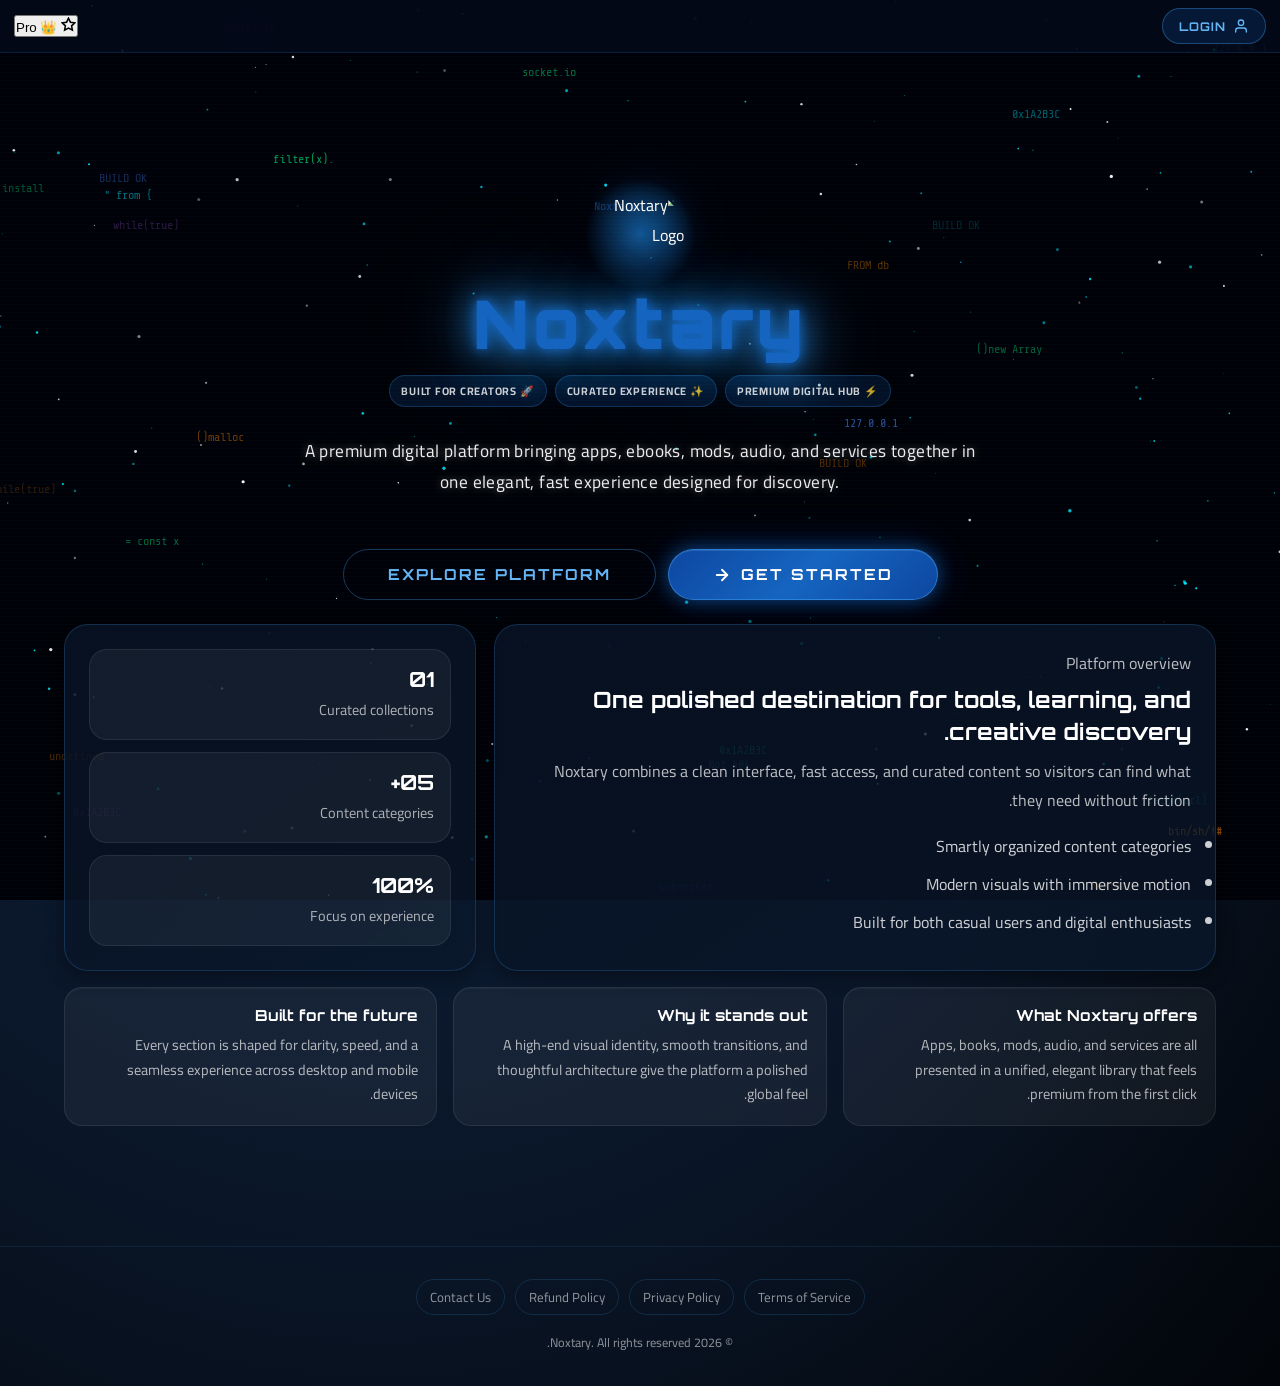
==== commit a72ca14b: "Add files via upload" ====
--- a/index.html
+++ b/index.html
@@ -153,24 +153,15 @@
                 </button>
             </div>
 
-            <!-- Translate -->
-            <div class="translate-wrapper">
-                <button class="translate-btn" id="translateBtn">
-                    <svg width="16" height="16" viewBox="0 0 24 24" fill="none" stroke="currentColor" stroke-width="2" stroke-linecap="round" stroke-linejoin="round">
-                        <circle cx="12" cy="12" r="10"/>
-                        <line x1="2" y1="12" x2="22" y2="12"/>
-                        <path d="M12 2a15.3 15.3 0 0 1 4 10 15.3 15.3 0 0 1-4 10 15.3 15.3 0 0 1-4-10 15.3 15.3 0 0 1 4-10z"/>
-                    </svg>
-                    <span id="currentLang">EN</span>
-                    <svg class="chevron" width="12" height="12" viewBox="0 0 24 24" fill="none" stroke="currentColor" stroke-width="2.5">
-                        <polyline points="6 9 12 15 18 9"/>
-                    </svg>
-                </button>
-                <div class="lang-dropdown" id="langDropdown">
-                    <button class="lang-option active" data-lang="EN" data-label="English">🇬🇧 English</button>
-                    <button class="lang-option" data-lang="AR" data-label="العربية">🇸🇦 العربية</button>
-                </div>
-            </div>
+            <!-- Pro Upgrade Button -->
+            <button class="pro-upgrade-btn" id="proUpgradeBtn" type="button" title="Upgrade to Permanent Access">
+                <span class="pro-btn-content">
+                    <svg width="15" height="15" viewBox="0 0 24 24" fill="none" stroke="currentColor" stroke-width="2.5" class="pro-icon">
+                        <polygon points="12 2 15.09 8.26 22 9.27 17 14.14 18.18 21.02 12 17.77 5.82 21.02 7 14.14 2 9.27 8.91 8.26 12 2"></polygon>
+                    </svg>
+                    <span class="pro-btn-text">👑 Pro</span>
+                </span>
+            </button>
 
             <a href="#" class="login-btn" id="loginBtn">
                 <svg width="14" height="14" viewBox="0 0 24 24" fill="none"
@@ -223,6 +214,91 @@
         </div>
         <p class="footer-copy" data-i18n="all_rights_reserved">© 2026 Noxtary. All rights reserved.</p>
     </footer>
+
+    <!-- Subscription Pro Modal Overlay (ChatGPT / Claude Style) -->
+    <div class="modal-overlay" id="subscriptionModal">
+        <div class="pro-sub-modal">
+            <button class="modal-close" id="subModalClose" aria-label="Close modal">&times;</button>
+            
+            <div class="pro-sub-header">
+                <div class="pro-sub-badge">
+                    <svg width="15" height="15" viewBox="0 0 24 24" fill="none" stroke="currentColor" stroke-width="2.5">
+                        <polygon points="12 2 15.09 8.26 22 9.27 17 14.14 18.18 21.02 12 17.77 5.82 21.02 7 14.14 2 9.27 8.91 8.26 12 2"></polygon>
+                    </svg>
+                    NOXTARY PRO
+                </div>
+                <h2 class="pro-sub-title">الوصول الكامل والدائم ⚡</h2>
+                <p class="pro-sub-subtitle">اشترك الآن واستمتع بجميع التطبيقات، الألعاب المود، الكتب والخدمات بضغطة واحدة.</p>
+            </div>
+
+            <div class="pro-sub-pricing-card">
+                <div class="pro-price-tag">
+                    <span class="pro-currency">$</span>
+                    <span class="pro-amount">15</span>
+                    <span class="pro-period">مرة واحدة فقط</span>
+                </div>
+                <div class="pro-one-time-badge">
+                    ✨ دفع لمرة واحدة فقط للوصول الدائم مدى الحياة (بدون اشتراك شهري)
+                </div>
+            </div>
+
+            <div class="pro-features-grid">
+                <div class="pro-feature-item">
+                    <div class="pro-feat-icon">⚡</div>
+                    <div class="pro-feat-text">
+                        <strong>تحميل غير محدود وبدون انتظار</strong>
+                        <span>وصول فوري ومباشر لجميع المحتويات والأدوات.</span>
+                    </div>
+                </div>
+                <div class="pro-feature-item">
+                    <div class="pro-feat-icon">🚀</div>
+                    <div class="pro-feat-text">
+                        <strong>أقصى سرعة سيرفرات</strong>
+                        <span>سيرفرات فائقة السرعة مخصصة للمشتركين فقط.</span>
+                    </div>
+                </div>
+                <div class="pro-feature-item">
+                    <div class="pro-feat-icon">🧠</div>
+                    <div class="pro-feat-text">
+                        <strong>استخدام كامل لـ AI Studio</strong>
+                        <span>أولوية واستخدام مفتوح لكافة أدوات الذكاء الاصطناعي.</span>
+                    </div>
+                </div>
+                <div class="pro-feature-item">
+                    <div class="pro-feat-icon">📦</div>
+                    <div class="pro-feat-text">
+                        <strong>مودز وتعديلات حصرية</strong>
+                        <span>وصول خاص للتطبيقات والألعاب المدفوعة والمعدلة.</span>
+                    </div>
+                </div>
+                <div class="pro-feature-item">
+                    <div class="pro-feat-icon">♾️</div>
+                    <div class="pro-feat-text">
+                        <strong>تحديثات مستمرة مدى الحياة</strong>
+                        <span>جميع الإضافات والتحديثات القادمة مجانية لك دائماً.</span>
+                    </div>
+                </div>
+                <div class="pro-feature-item">
+                    <div class="pro-feat-icon">🛡️</div>
+                    <div class="pro-feat-text">
+                        <strong>تصفح بدون إعلانات</strong>
+                        <span>تجربة استخدام نقية ومريحة 100% بدون أي إزعاج.</span>
+                    </div>
+                </div>
+            </div>
+
+            <div class="pro-sub-footer">
+                <button class="pro-cta-btn" id="proSubCtaBtn" onclick="handleSubscribeClick()">
+                    <span>ترقية الحساب الآن ($15 مرة واحدة)</span>
+                    <svg width="18" height="18" viewBox="0 0 24 24" fill="none" stroke="currentColor" stroke-width="2.5">
+                        <line x1="5" y1="12" x2="19" y2="12"></line>
+                        <polyline points="12 5 19 12 12 19"></polyline>
+                    </svg>
+                </button>
+                <p class="pro-secure-note">🔒 دفع آمن ومشفر 100% عبر Lemon Squeezy</p>
+            </div>
+        </div>
+    </div>
 
     <!-- Login Modal overlay -->
     <div class="modal-overlay" id="loginModal">
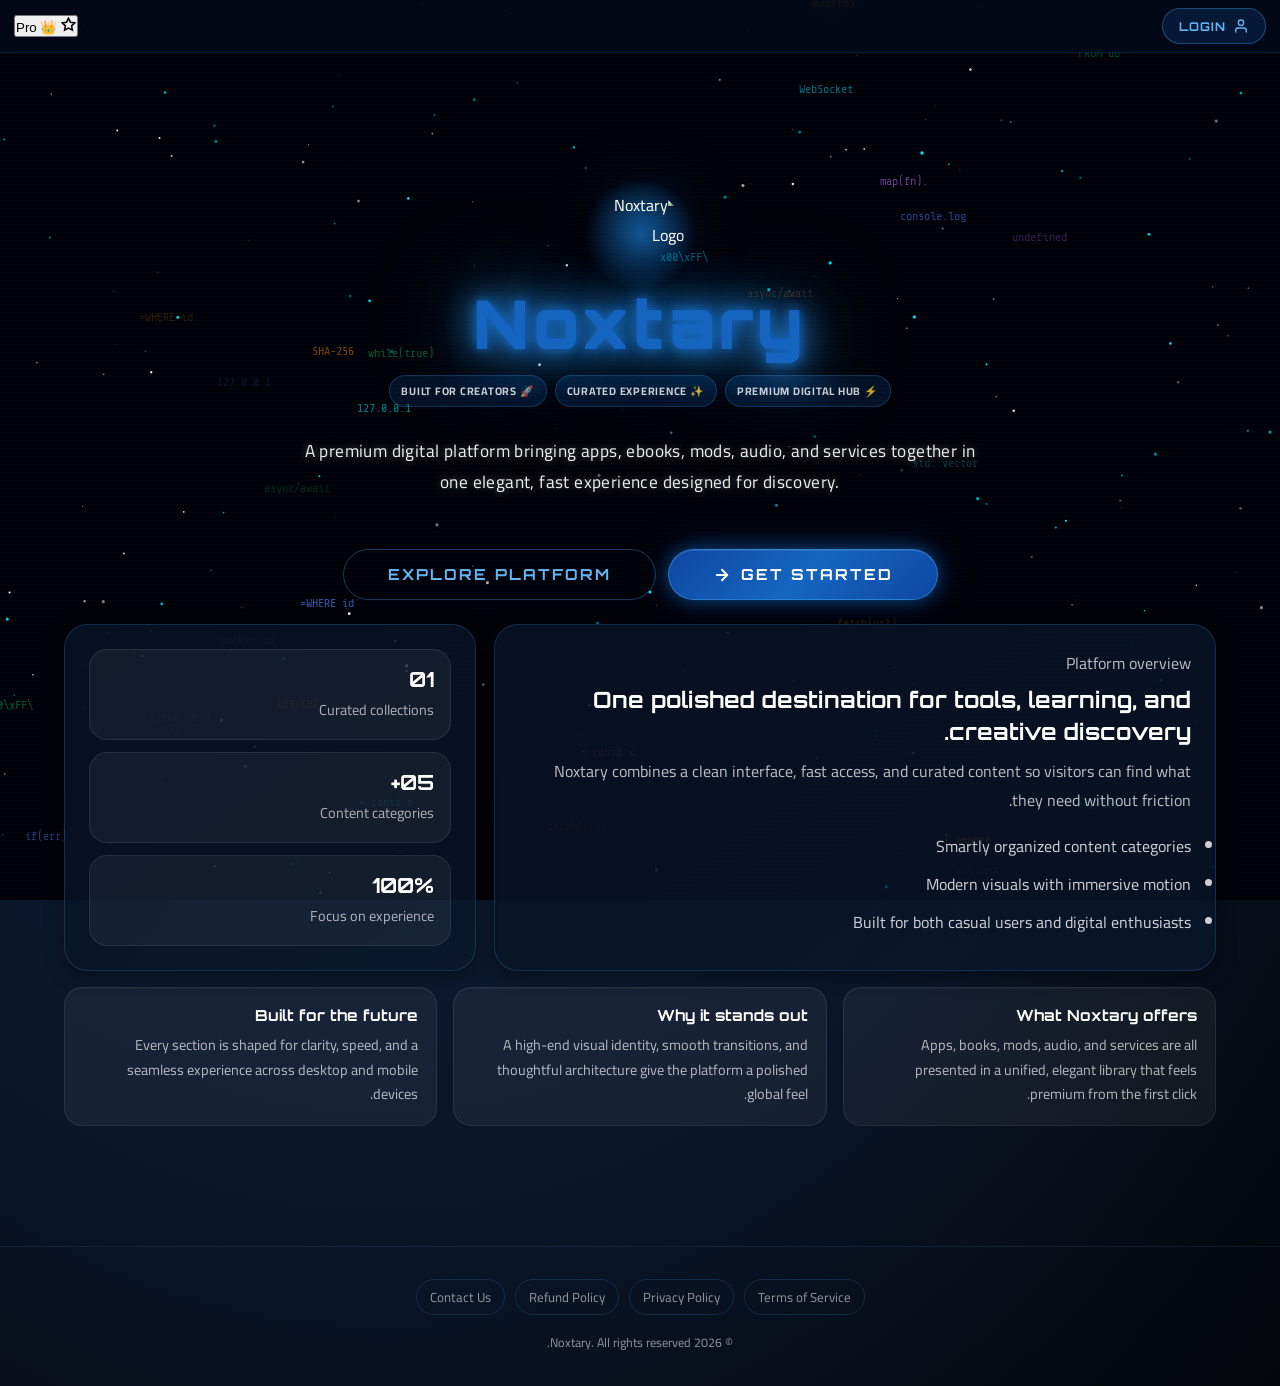
==== commit b1015d6f: "Add files via upload" ====
--- a/index.html
+++ b/index.html
@@ -153,16 +153,6 @@
                 </button>
             </div>
 
-            <!-- Pro Upgrade Button -->
-            <button class="pro-upgrade-btn" id="proUpgradeBtn" type="button" title="Upgrade to Permanent Access">
-                <span class="pro-btn-content">
-                    <svg width="15" height="15" viewBox="0 0 24 24" fill="none" stroke="currentColor" stroke-width="2.5" class="pro-icon">
-                        <polygon points="12 2 15.09 8.26 22 9.27 17 14.14 18.18 21.02 12 17.77 5.82 21.02 7 14.14 2 9.27 8.91 8.26 12 2"></polygon>
-                    </svg>
-                    <span class="pro-btn-text">👑 Pro</span>
-                </span>
-            </button>
-
             <a href="#" class="login-btn" id="loginBtn">
                 <svg width="14" height="14" viewBox="0 0 24 24" fill="none"
                      stroke="currentColor" stroke-width="2.5"
@@ -214,91 +204,6 @@
         </div>
         <p class="footer-copy" data-i18n="all_rights_reserved">© 2026 Noxtary. All rights reserved.</p>
     </footer>
-
-    <!-- Subscription Pro Modal Overlay (ChatGPT / Claude Style) -->
-    <div class="modal-overlay" id="subscriptionModal">
-        <div class="pro-sub-modal">
-            <button class="modal-close" id="subModalClose" aria-label="Close modal">&times;</button>
-            
-            <div class="pro-sub-header">
-                <div class="pro-sub-badge">
-                    <svg width="15" height="15" viewBox="0 0 24 24" fill="none" stroke="currentColor" stroke-width="2.5">
-                        <polygon points="12 2 15.09 8.26 22 9.27 17 14.14 18.18 21.02 12 17.77 5.82 21.02 7 14.14 2 9.27 8.91 8.26 12 2"></polygon>
-                    </svg>
-                    NOXTARY PRO
-                </div>
-                <h2 class="pro-sub-title">الوصول الكامل والدائم ⚡</h2>
-                <p class="pro-sub-subtitle">اشترك الآن واستمتع بجميع التطبيقات، الألعاب المود، الكتب والخدمات بضغطة واحدة.</p>
-            </div>
-
-            <div class="pro-sub-pricing-card">
-                <div class="pro-price-tag">
-                    <span class="pro-currency">$</span>
-                    <span class="pro-amount">15</span>
-                    <span class="pro-period">مرة واحدة فقط</span>
-                </div>
-                <div class="pro-one-time-badge">
-                    ✨ دفع لمرة واحدة فقط للوصول الدائم مدى الحياة (بدون اشتراك شهري)
-                </div>
-            </div>
-
-            <div class="pro-features-grid">
-                <div class="pro-feature-item">
-                    <div class="pro-feat-icon">⚡</div>
-                    <div class="pro-feat-text">
-                        <strong>تحميل غير محدود وبدون انتظار</strong>
-                        <span>وصول فوري ومباشر لجميع المحتويات والأدوات.</span>
-                    </div>
-                </div>
-                <div class="pro-feature-item">
-                    <div class="pro-feat-icon">🚀</div>
-                    <div class="pro-feat-text">
-                        <strong>أقصى سرعة سيرفرات</strong>
-                        <span>سيرفرات فائقة السرعة مخصصة للمشتركين فقط.</span>
-                    </div>
-                </div>
-                <div class="pro-feature-item">
-                    <div class="pro-feat-icon">🧠</div>
-                    <div class="pro-feat-text">
-                        <strong>استخدام كامل لـ AI Studio</strong>
-                        <span>أولوية واستخدام مفتوح لكافة أدوات الذكاء الاصطناعي.</span>
-                    </div>
-                </div>
-                <div class="pro-feature-item">
-                    <div class="pro-feat-icon">📦</div>
-                    <div class="pro-feat-text">
-                        <strong>مودز وتعديلات حصرية</strong>
-                        <span>وصول خاص للتطبيقات والألعاب المدفوعة والمعدلة.</span>
-                    </div>
-                </div>
-                <div class="pro-feature-item">
-                    <div class="pro-feat-icon">♾️</div>
-                    <div class="pro-feat-text">
-                        <strong>تحديثات مستمرة مدى الحياة</strong>
-                        <span>جميع الإضافات والتحديثات القادمة مجانية لك دائماً.</span>
-                    </div>
-                </div>
-                <div class="pro-feature-item">
-                    <div class="pro-feat-icon">🛡️</div>
-                    <div class="pro-feat-text">
-                        <strong>تصفح بدون إعلانات</strong>
-                        <span>تجربة استخدام نقية ومريحة 100% بدون أي إزعاج.</span>
-                    </div>
-                </div>
-            </div>
-
-            <div class="pro-sub-footer">
-                <button class="pro-cta-btn" id="proSubCtaBtn" onclick="handleSubscribeClick()">
-                    <span>ترقية الحساب الآن ($15 مرة واحدة)</span>
-                    <svg width="18" height="18" viewBox="0 0 24 24" fill="none" stroke="currentColor" stroke-width="2.5">
-                        <line x1="5" y1="12" x2="19" y2="12"></line>
-                        <polyline points="12 5 19 12 12 19"></polyline>
-                    </svg>
-                </button>
-                <p class="pro-secure-note">🔒 دفع آمن ومشفر 100% عبر Lemon Squeezy</p>
-            </div>
-        </div>
-    </div>
 
     <!-- Login Modal overlay -->
     <div class="modal-overlay" id="loginModal">
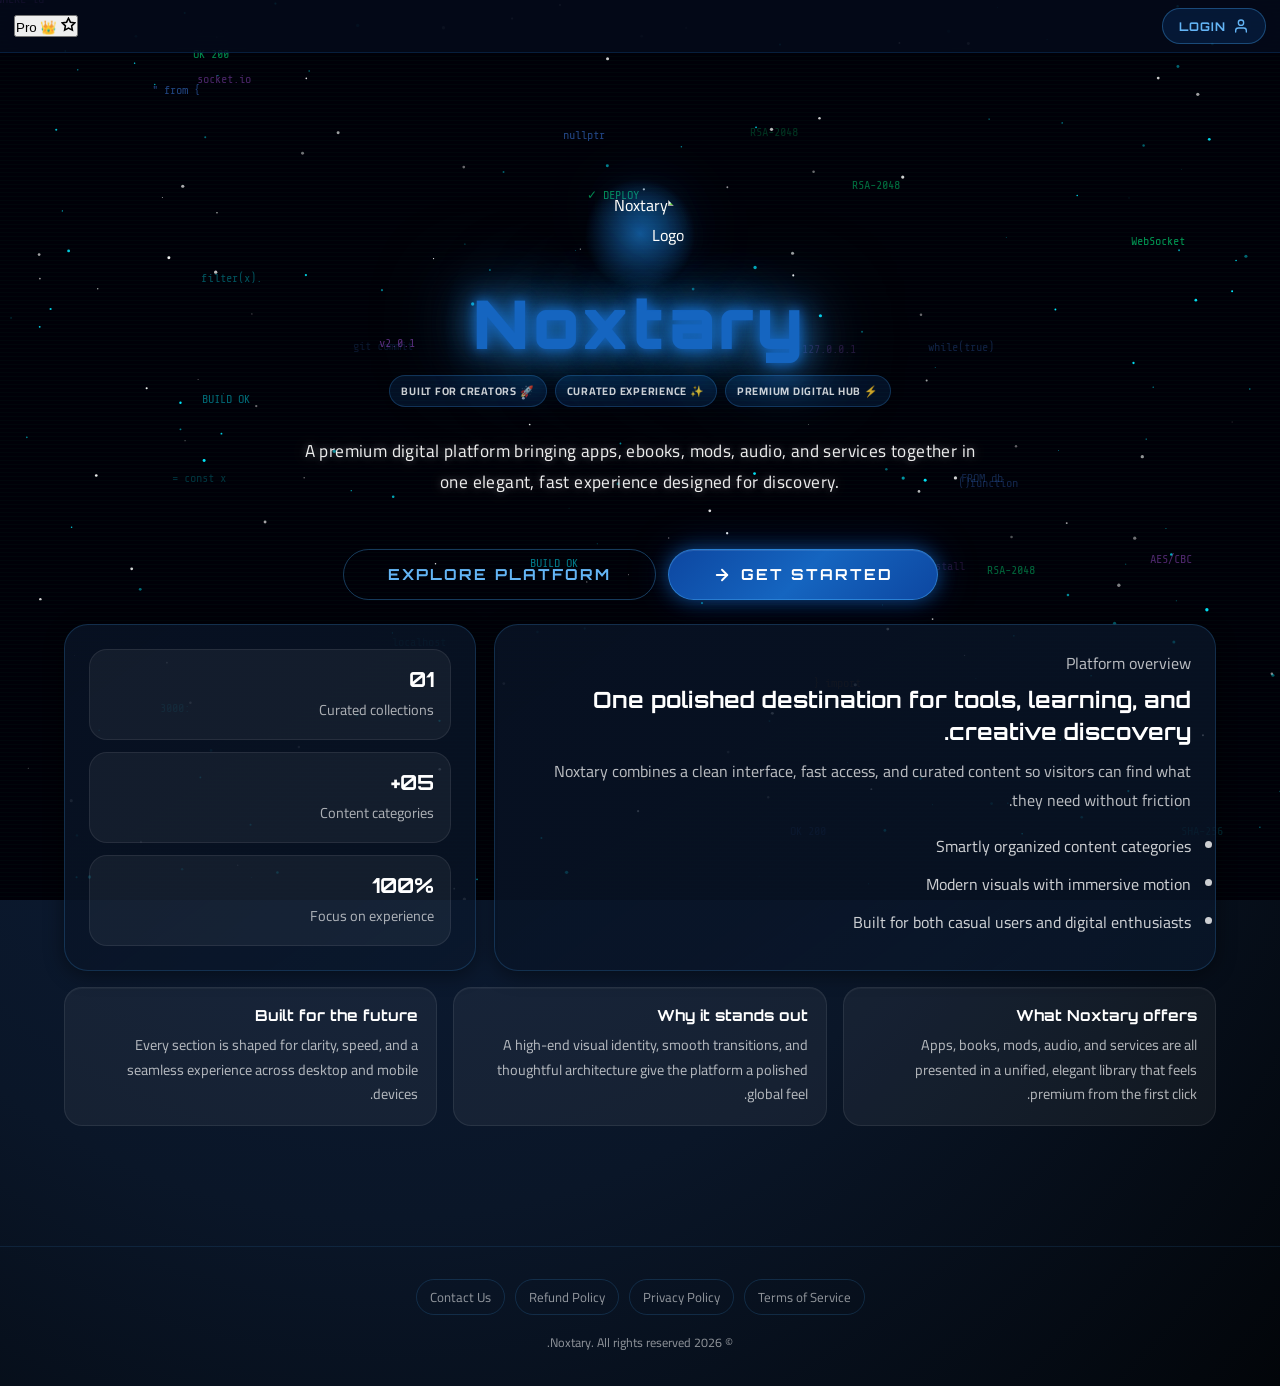
==== commit d110b31a: "Add files via upload" ====
--- a/index.html
+++ b/index.html
@@ -133,25 +133,7 @@
                       white-space:nowrap;flex-shrink:0;transition:all 0.3s ease;">
                 🧠 AI Studio
             </a>
-            <!-- Theme Switcher (Instant Toggle) -->
-            <div class="theme-wrapper">
-                <button class="theme-btn-instant" id="themeBtn" title="Toggle theme" data-current="cyber-dark">
-                    <svg width="18" height="18" viewBox="0 0 24 24" fill="none" stroke="currentColor" stroke-width="2" class="sun-icon">
-                        <circle cx="12" cy="12" r="5"/>
-                        <line x1="12" y1="1" x2="12" y2="3"/>
-                        <line x1="12" y1="21" x2="12" y2="23"/>
-                        <line x1="4.22" y1="4.22" x2="5.64" y2="5.64"/>
-                        <line x1="18.36" y1="18.36" x2="19.78" y2="19.78"/>
-                        <line x1="1" y1="12" x2="3" y2="12"/>
-                        <line x1="21" y1="12" x2="23" y2="12"/>
-                        <line x1="4.22" y1="19.78" x2="5.64" y2="18.36"/>
-                        <line x1="18.36" y1="5.64" x2="19.78" y2="4.22"/>
-                    </svg>
-                    <svg width="18" height="18" viewBox="0 0 24 24" fill="none" stroke="currentColor" stroke-width="2" class="moon-icon">
-                        <path d="M21 12.79A9 9 0 1 1 11.21 3 7 7 0 0 0 21 12.79z"/>
-                    </svg>
-                </button>
-            </div>
+
 
             <a href="#" class="login-btn" id="loginBtn">
                 <svg width="14" height="14" viewBox="0 0 24 24" fill="none"
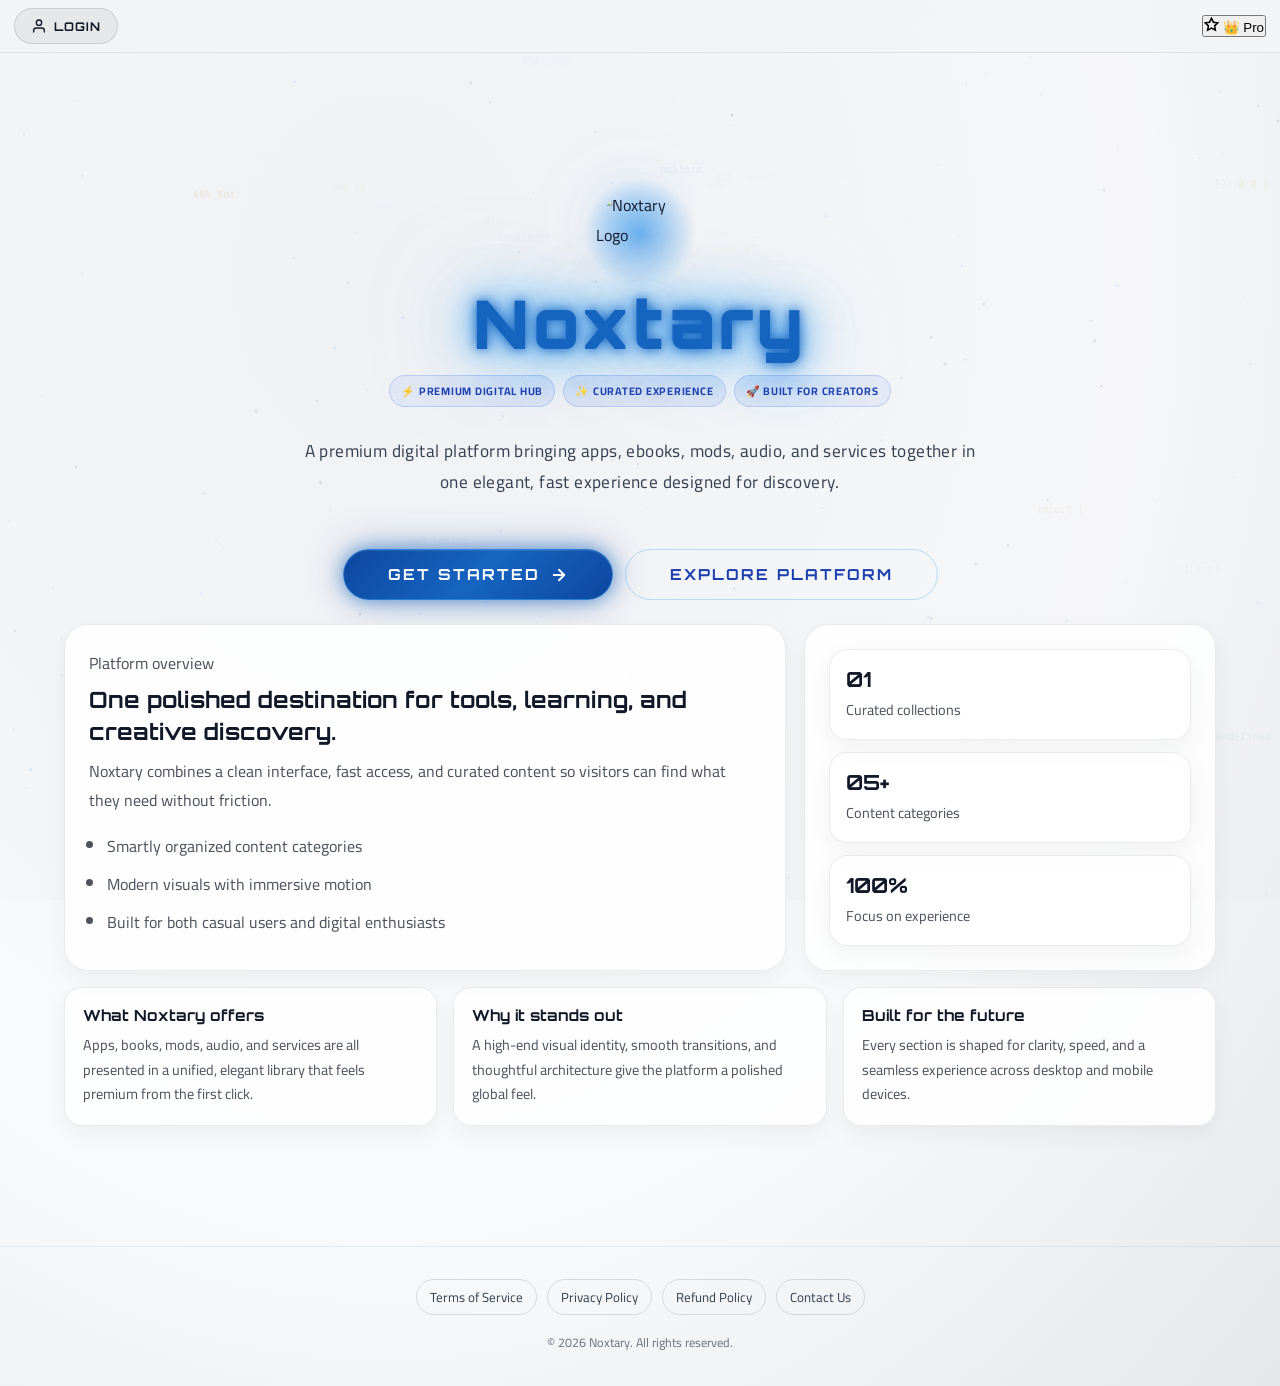
==== commit 60229c41: "Add files via upload" ====
--- a/index.html
+++ b/index.html
@@ -207,6 +207,7 @@
         </div>
     </div>
 
+    <script src="https://cdn.jsdelivr.net/npm/@supabase/supabase-js@2"></script>
     <script src="script.js"></script>
 </body>
 </html>
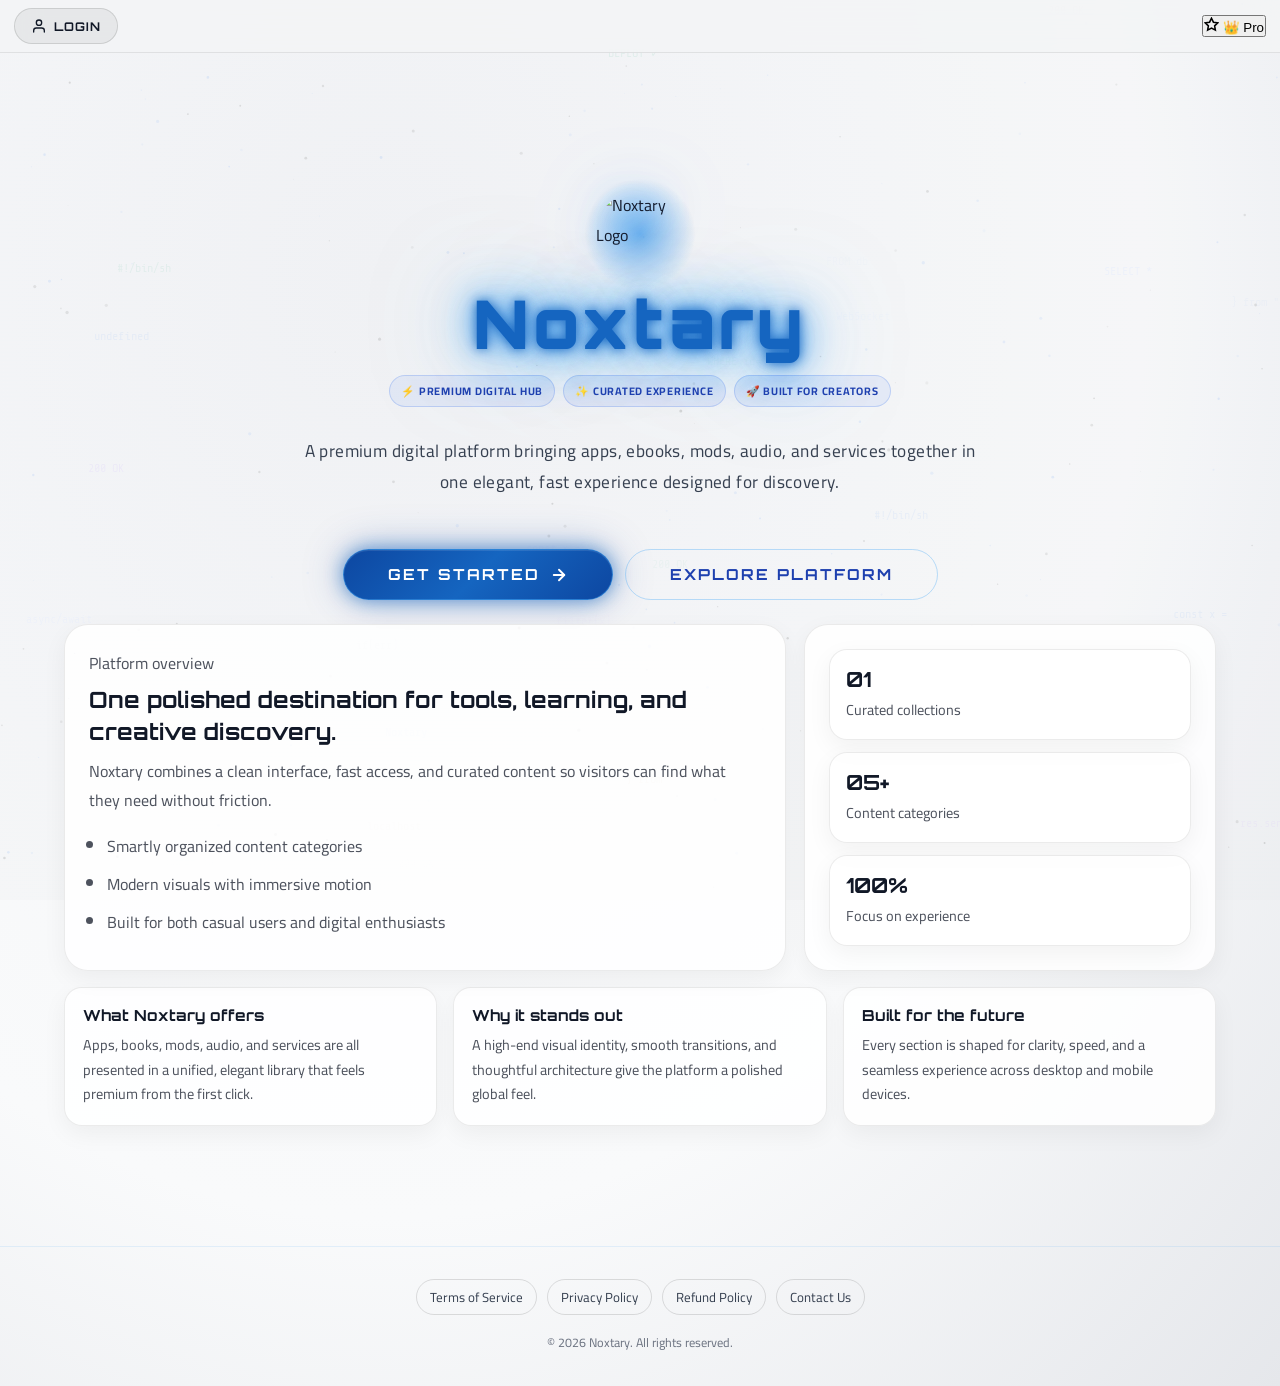
==== commit d8e503b7: "Add files via upload" ====
--- a/index.html
+++ b/index.html
@@ -109,7 +109,7 @@
                     <path d="M19 12H5M12 19l-7-7 7-7"/>
                 </svg>
             </a>
-            <img src="https://i.ibb.co/Rpkk0N6g/1000105011.png" alt="Noxtary Logo" class="mini-logo">
+            <img src="https://pub-883a584e9ef74dd49406555abdddfff2.r2.dev/1000105012.png" alt="Noxtary Logo" class="mini-logo">
         </div>
 
         <div class="search-container">
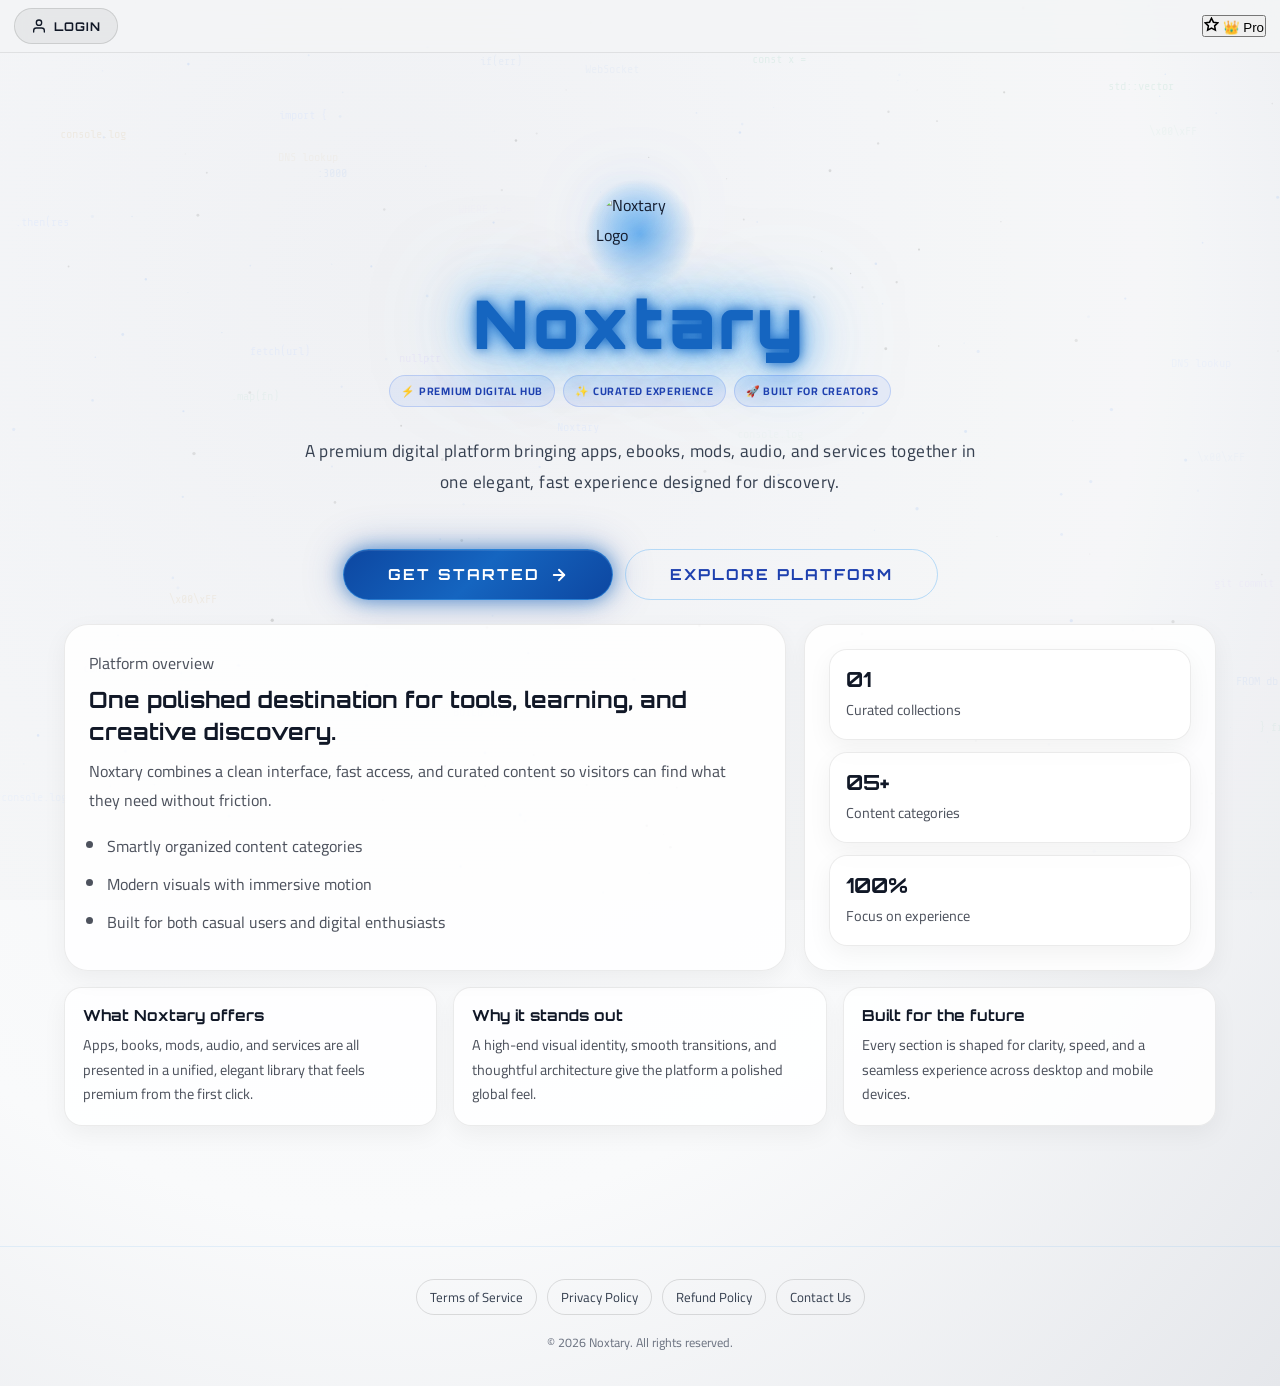
==== commit af833847: "Add files via upload" ====
--- a/index.html
+++ b/index.html
@@ -4,6 +4,13 @@
     <meta charset="UTF-8">
     <meta name="viewport" content="width=device-width, initial-scale=1.0">
     <title>Noxtary - Home</title>
+    <link rel="icon" type="image/png" href="https://pub-883a584e9ef74dd49406555abdddfff2.r2.dev/1000105012.png">
+    <link rel="apple-touch-icon" href="https://pub-883a584e9ef74dd49406555abdddfff2.r2.dev/1000105012.png">
+    <meta property="og:image" content="https://pub-883a584e9ef74dd49406555abdddfff2.r2.dev/1000105012.png">
+    <meta name="twitter:card" content="summary">
+    <script type="application/ld+json">
+    {"@context":"https://schema.org","@type":"Organization","name":"Noxtary","logo":"https://pub-883a584e9ef74dd49406555abdddfff2.r2.dev/1000105012.png"}
+    </script>
     <link rel="stylesheet" href="style.css">
     <link href="https://fonts.googleapis.com/css2?family=Orbitron:wght@700;900&family=Cairo:wght@400;600;700;800&display=swap" rel="stylesheet">
 
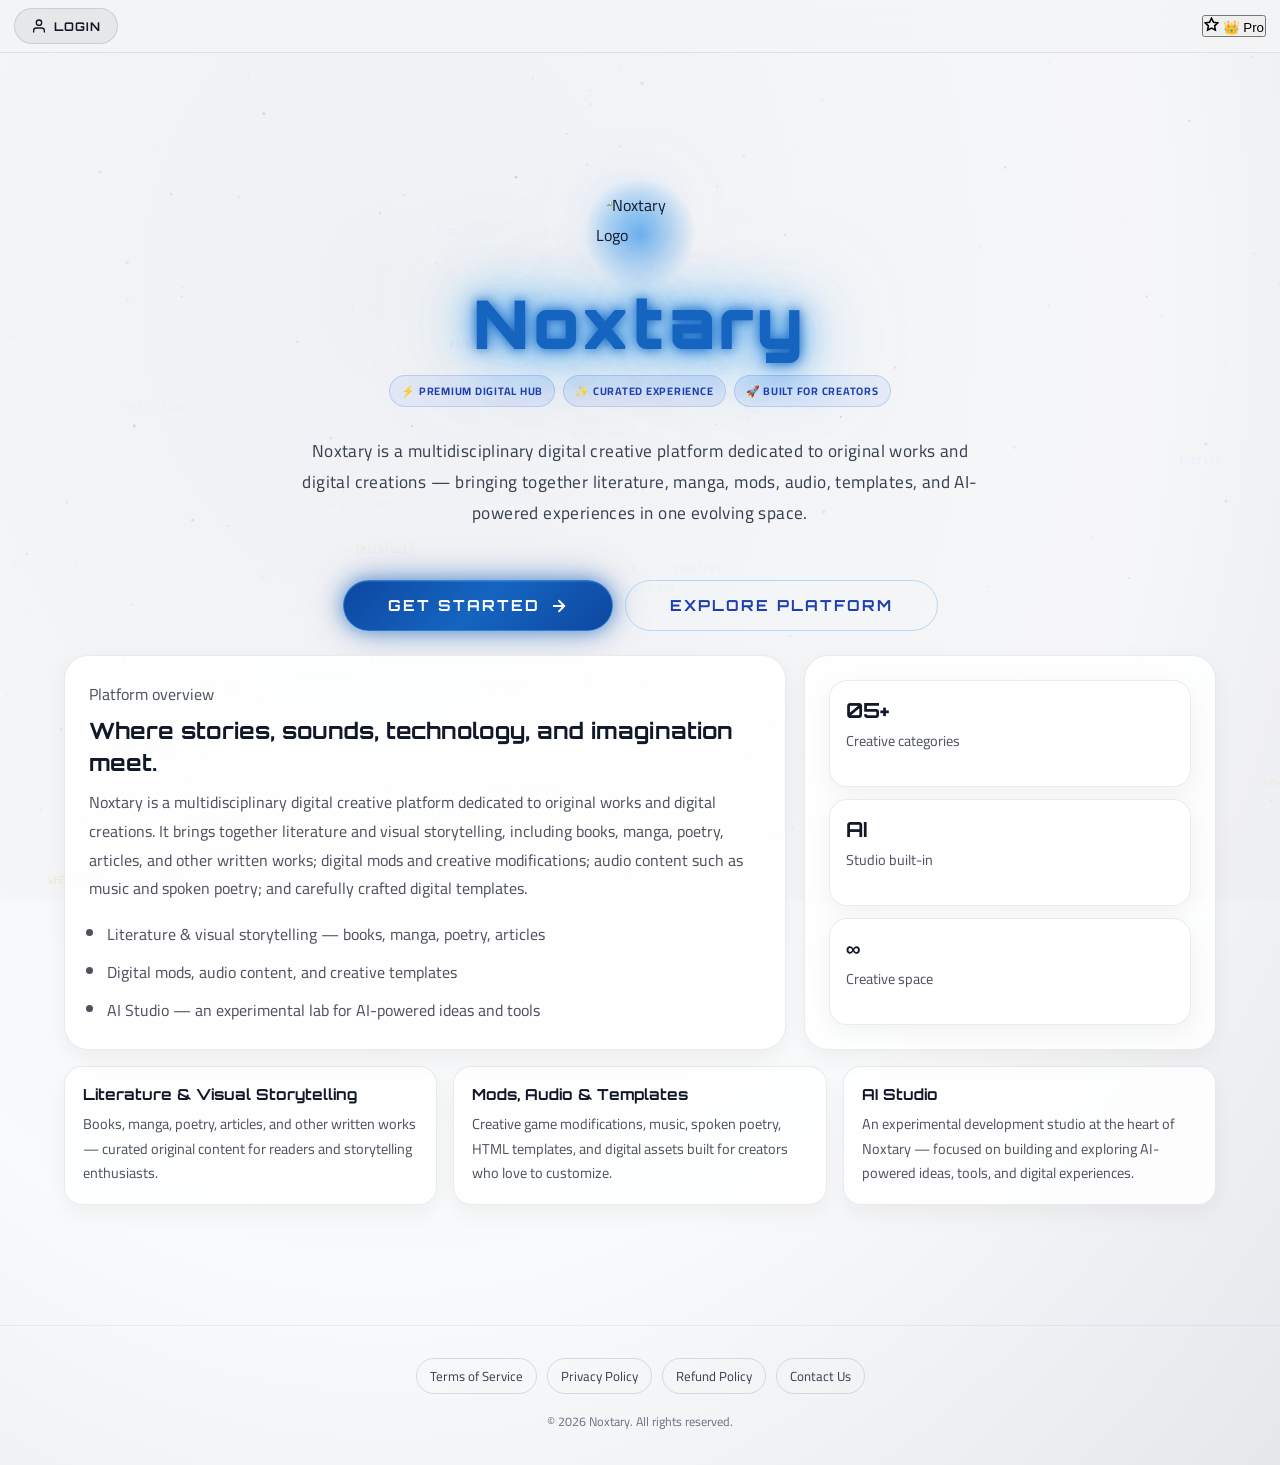
==== commit 3b7d285a: "Add files via upload" ====
--- a/index.html
+++ b/index.html
@@ -170,11 +170,9 @@
         <!-- Tabs -->
         <div class="tabs-container">
             <button class="tab-btn active" data-filter="all" data-i18n="tab_all">All</button>
-            <button class="tab-btn" data-filter="apps" data-i18n="tab_apps">Apps</button>
-            <button class="tab-btn" data-filter="books_articles" data-i18n="tab_books_articles">Books &amp; Articles</button>
+            <button class="tab-btn" data-filter="books_articles" data-i18n="tab_books_articles">Reading</button>
             <button class="tab-btn" data-filter="mods" data-i18n="tab_mods">Mods</button>
             <button class="tab-btn" data-filter="audio" data-i18n="tab_audio">Audio</button>
-            <button class="tab-btn" data-filter="services" data-i18n="tab_services">Services</button>
             <button class="tab-btn" data-filter="templates" data-i18n="tab_templates">Templates</button>
         </div>
 
